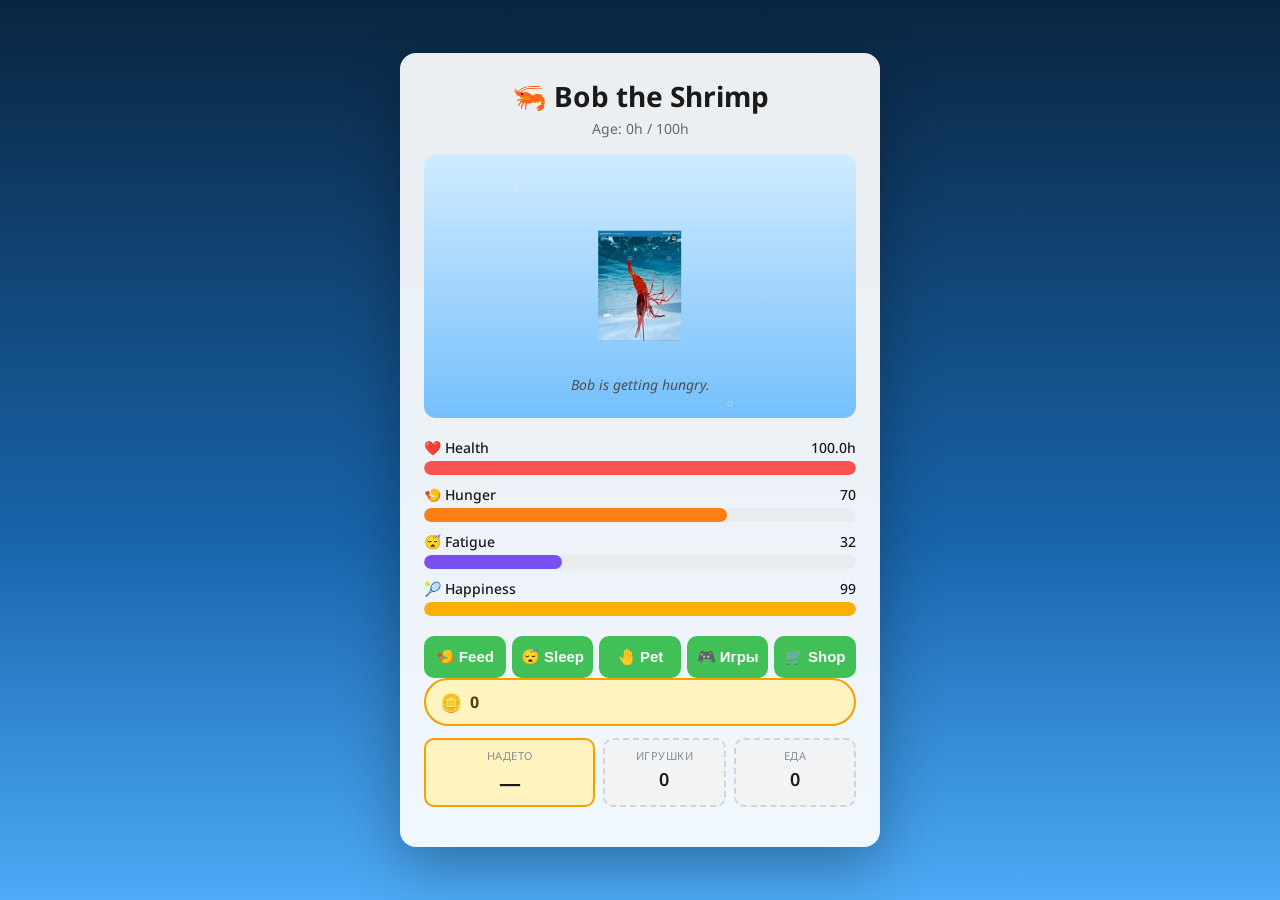
==== index.html @ 1a54123d "feat(sprite): swap SVG mascot for transparent PNG silhouette Replaced the SVG-emoji Bob sprite with " ====
<!DOCTYPE html>
<html lang="en">
<head>
  <meta charset="UTF-8" />
  <meta name="viewport" content="width=device-width, initial-scale=1.0" />
  <title>Bob the Shrimp 🦐</title>
  <!-- Web font with full cyrillic + emoji coverage. Without this, some
       browsers fall back to whatever decorative font the OS ships (e.g.
       Tengwar/Quivira on certain Linux setups), which mangles Cyrillic
       into random glyphs ("Купить" turns into "?..."). Noto Sans from
       Google's CDN covers all three reliably. -->
  <link rel="preconnect" href="https://fonts.googleapis.com">
  <link rel="preconnect" href="https://fonts.gstatic.com" crossorigin>
  <link rel="stylesheet"
        href="https://fonts.googleapis.com/css2?family=Noto+Sans:wght@400;600;700&display=swap"
        crossorigin="anonymous">
  <link rel="stylesheet" href="styles.css" />
</head>
<body>
  <main id="app">
    <header>
      <h1>🦐 Bob the Shrimp</h1>
      <p class="age">Age: <span id="age">0</span>h / 100h</p>
    </header>

    <section class="bob-container">
      <div class="bob-sprite" id="bob-sprite">
        <img class="bob-image" src="assets/bob.png" alt="Bob the Shrimp" />
      </div>
      <p class="status" id="status">Bob is happy!</p>
    </section>

    <section class="stats">
      <div class="stat">
        <label>❤️ Health <span id="health-val">100</span></label>
        <div class="bar"><div class="fill health" id="health-bar"></div></div>
      </div>
      <div class="stat">
        <label>🍤 Hunger <span id="hunger-val">0</span></label>
        <div class="bar"><div class="fill hunger" id="hunger-bar"></div></div>
      </div>
      <div class="stat">
        <label>😴 Fatigue <span id="fatigue-val">0</span></label>
        <div class="bar"><div class="fill fatigue" id="fatigue-bar"></div></div>
      </div>
      <div class="stat">
        <label>🎾 Happiness <span id="happiness-val">100</span></label>
        <div class="bar"><div class="fill happiness" id="happiness-bar"></div></div>
      </div>
    </section>

    <section class="actions">
      <button id="btn-feed">🍤 Feed</button>
      <button id="btn-sleep">😴 Sleep</button>
      <button id="btn-pet">🤚 Pet</button>
      <button id="btn-games">🎮 Игры</button>
      <button id="btn-shop">🛒 Shop</button>
    </section>

    <section class="economy-bar">
      <div class="coins-pill" title="Bob's pocket money">
        <span class="coins-emoji">🪙</span>
        <span id="coins-val">0</span>
      </div>
    </section>

    <section class="inventory-strip" id="inventory-strip" aria-label="Инвентарь">
      <!-- Equipped cosmetic -->
      <div class="inv-slot equipped" id="inv-equipped-slot" title="Надето на Бобе">
        <span class="inv-slot-label">Надето</span>
        <span class="inv-slot-content" id="inv-equipped-content">—</span>
      </div>
      <div class="inv-slot" id="inv-toys-slot" title="Игрушки (открыть магазин)">
        <span class="inv-slot-label">Игрушки</span>
        <span class="inv-slot-content" id="inv-toys-content">0</span>
      </div>
      <div class="inv-slot" id="inv-food-slot" title="Еда в инвентаре">
        <span class="inv-slot-label">Еда</span>
        <span class="inv-slot-content" id="inv-food-content">0</span>
      </div>
    </section>

    <section class="game-over hidden" id="game-over">
      <h2 id="game-over-title">Game Over</h2>
      <p id="game-over-text">Bob lived a full life.</p>
      <button id="btn-new-game">New Game</button>
    </section>

    <section class="minigame-overlay hidden" id="minigame-overlay">
      <div class="minigame-card">
        <div class="minigame-header">
          <h2 id="minigame-title">Mini-game</h2>
          <div class="minigame-timer" id="minigame-timer">2:00</div>
        </div>
        <div id="minigame-body" class="minigame-body"></div>
        <div class="minigame-footer">
          <button id="minigame-start" class="minigame-btn primary">Start</button>
          <button id="minigame-close" class="minigame-btn">Close</button>
        </div>
      </div>
    </section>

    <!-- Games menu: picker that appears when the player taps the 🎮 Игры
         button. Selecting a card launches one of the supported minigames. -->
    <section class="minigame-overlay hidden" id="games-menu">
      <div class="minigame-card games-menu-card">
        <div class="minigame-header">
          <h2>🎮 Выбери игру</h2>
          <div class="coins-pill small" title="Баланс">
            <span class="coins-emoji">🪙</span><span id="games-menu-coins">0</span>
          </div>
        </div>
        <div class="games-menu-grid">
          <button class="game-tile" data-game="flies">
            <span class="game-tile-emoji">🪰</span>
            <span class="game-tile-title">Поймай мух</span>
            <span class="game-tile-rate">1 🪙 за 25 мух</span>
          </button>
          <button class="game-tile" data-game="targets">
            <span class="game-tile-emoji">🎯</span>
            <span class="game-tile-title">Попади в мишени</span>
            <span class="game-tile-rate">2 🪙 за 15 попаданий</span>
          </button>
        </div>
        <p class="games-menu-cap">Лимит за сессию: <strong><span id="games-menu-cap">100</span></strong> 🪙</p>
        <div class="minigame-footer">
          <button id="games-menu-close" class="minigame-btn">Закрыть</button>
        </div>
      </div>
    </section>

    <section class="minigame-overlay hidden" id="shop-overlay">
      <div class="minigame-card shop-card">
        <div class="minigame-header">
          <h2>🛒 Магазин Боба</h2>
          <div class="coins-pill small" title="Баланс">
            <span class="coins-emoji">🪙</span><span id="shop-coins">0</span>
          </div>
        </div>

        <div class="shop-tabs">
          <button class="shop-tab active" data-tab="buy">Купить</button>
          <button class="shop-tab" data-tab="inv">Инвентарь</button>
        </div>

        <div id="shop-body" class="shop-body"></div>

        <div class="minigame-footer">
          <button id="shop-close" class="minigame-btn">Закрыть</button>
        </div>
      </div>
    </section>
  </main>

  <script type="module" src="src/main.js"></script>
</body>
</html>
---- styles.css ----
/* Bob the Shrimp — v1 styles */

:root {
  --bg-deep: #0a2540;
  --bg-mid: #1864ab;
  --bg-light: #4dabf7;
  --panel: rgba(255, 255, 255, 0.92);
  --text: #1a1a1a;
  --health: #fa5252;
  --hunger: #fd7e14;
  --fatigue: #7950f2;
  --happiness: #fab005;
  --good: #40c057;
  /* Floating sickness indicators */
  --sickness-color: #e03131;
}

/* --- Random sickness indicators --- */
.sickness-indicator {
  pointer-events: none;
  font-weight: 700;
  font-size: 1.5rem;
  color: var(--sickness-color);
  text-shadow: 0 1px 2px rgba(0,0,0,0.4), 0 0 6px rgba(224,49,49,0.4);
  animation: sickness-float 1.2s ease-out forwards;
  z-index: 10;
}

.sickness-hunger  { color: var(--hunger);   text-shadow: 0 1px 2px rgba(0,0,0,0.4), 0 0 6px rgba(253,126,20,0.4); }
.sickness-fatigue { color: var(--fatigue);  text-shadow: 0 1px 2px rgba(0,0,0,0.4), 0 0 6px rgba(121,80,242,0.4); }
.sickness-health  { color: var(--health);   text-shadow: 0 1px 2px rgba(0,0,0,0.4), 0 0 6px rgba(250,82,82,0.5); }

/* Floating petting indicator */
.pet-indicator {
  pointer-events: none;
  font-weight: 700;
  font-size: 1.5rem;
  color: #2f9e44;
  text-shadow: 0 1px 2px rgba(0,0,0,0.4), 0 0 6px rgba(64,192,87,0.4);
  animation: sickness-float 1.2s ease-out forwards;
  z-index: 10;
}

@keyframes sickness-float {
  0%   { opacity: 0;   transform: translate(-50%, 10px) scale(0.6); }
  20%  { opacity: 1;   transform: translate(-50%, -10px) scale(1.15); }
  100% { opacity: 0;   transform: translate(-50%, -60px) scale(1); }
}

* { box-sizing: border-box; }

body {
  margin: 0;
  font-family: "Noto Sans", -apple-system, BlinkMacSystemFont, "Segoe UI", Roboto, sans-serif;
  background: linear-gradient(180deg, var(--bg-deep) 0%, var(--bg-mid) 60%, var(--bg-light) 100%);
  min-height: 100vh;
  color: var(--text);
  display: flex;
  align-items: center;
  justify-content: center;
  padding: 20px;
}

#app {
  background: var(--panel);
  border-radius: 16px;
  padding: 24px;
  max-width: 480px;
  width: 100%;
  box-shadow: 0 20px 60px rgba(0, 0, 0, 0.3);
}

header {
  text-align: center;
  margin-bottom: 16px;
}

h1 {
  margin: 0 0 4px;
  font-size: 28px;
}

.age {
  margin: 0;
  color: #666;
  font-size: 14px;
}

.bob-container {
  text-align: center;
  background: linear-gradient(180deg, #d0ebff 0%, #74c0fc 100%);
  border-radius: 12px;
  padding: 24px 16px;
  margin-bottom: 20px;
  position: relative;
  overflow: hidden;
}

.bob-container::before,
.bob-container::after {
  content: "○";
  position: absolute;
  color: rgba(255, 255, 255, 0.5);
  font-size: 12px;
  animation: bubble 6s linear infinite;
}

.bob-container::before { left: 20%; animation-delay: 0s; }
.bob-container::after  { left: 70%; animation-delay: 3s; }

@keyframes bubble {
  0%   { bottom: -20px; opacity: 0; }
  10%  { opacity: 1; }
  90%  { opacity: 1; }
  100% { bottom: 110%; opacity: 0; }
}

.bob-sprite {
  font-size: 80px;
  line-height: 1;
  transition: transform 0.2s;
  display: inline-block;
  position: relative;
  min-height: 180px;
}
/* Emoji sprite (default). If you ever want to swap in a real photo/PDF,
   replace the markup in index.html with an <img class="bob-image"> and the
   rule below will style it. The same .bob-sprite.happy / .sad / .dead
   classes already work for both. */
.bob-sprite-emoji {
  display: inline-block;
}
.bob-image {
  /* PNG sprite (transparent silhouette). Width-driven, keeps aspect ratio
     (256x554 portrait). CSS adjusts for narrow screens via max-width. */
  width: auto;
  height: 180px;
  max-width: 100%;
  display: block;
  margin: 0 auto;
  user-select: none;
  pointer-events: none;
  /* No background: alpha-channel transparent pixels stay transparent */
  background: transparent;
}

.bob-sprite.happy { animation: wiggle 1s ease-in-out infinite; }
.bob-sprite.sad   { transform: rotate(180deg); }
.bob-sprite.dead  { transform: rotate(90deg); filter: grayscale(1); }

@keyframes wiggle {
  0%, 100% { transform: translateY(0) rotate(0deg); }
  50%      { transform: translateY(-8px) rotate(5deg); }
}

.status {
  margin: 12px 0 0;
  font-size: 14px;
  color: #495057;
  font-style: italic;
}

.stats {
  display: flex;
  flex-direction: column;
  gap: 10px;
  margin-bottom: 20px;
}

.stat label {
  display: flex;
  justify-content: space-between;
  font-size: 14px;
  margin-bottom: 4px;
  font-weight: 500;
}

.bar {
  background: #e9ecef;
  border-radius: 8px;
  height: 14px;
  overflow: hidden;
}

.fill {
  height: 100%;
  width: 100%;
  border-radius: 8px;
  transition: width 0.3s ease, background 0.3s ease;
}

.fill.health    { background: var(--health); }
.fill.hunger    { background: var(--hunger); }
.fill.fatigue   { background: var(--fatigue); }
.fill.happiness { background: var(--happiness); }

.actions {
  display: grid;
  grid-template-columns: repeat(5, 1fr);
  gap: 6px;
}
@media (max-width: 380px) {
  .actions { grid-template-columns: repeat(3, 1fr); }
}

button {
  padding: 12px 8px;
  font-size: 15px;
  font-weight: 600;
  border: none;
  border-radius: 10px;
  background: var(--good);
  color: white;
  cursor: pointer;
  transition: transform 0.1s, background 0.2s;
}

button:hover  { background: #2f9e44; }
button:active { transform: scale(0.96); }
button:disabled {
  background: #adb5bd;
  cursor: not-allowed;
  transform: none;
}

.game-over {
  text-align: center;
  padding: 20px;
  background: #fff3bf;
  border-radius: 12px;
  margin-top: 16px;
}

.game-over h2 {
  margin: 0 0 8px;
  color: #c92a2a;
}

.game-over.hidden {
  display: none;
}

#btn-new-game {
  background: #c92a2a;
  margin-top: 12px;
}
#btn-new-game:hover { background: #a61e1e; }

/* --- Minigame overlay --- */
.minigame-overlay {
  position: fixed;
  inset: 0;
  background: rgba(0, 0, 0, 0.55);
  display: flex;
  align-items: center;
  justify-content: center;
  z-index: 100;
  padding: 16px;
}
.minigame-overlay.hidden { display: none; }

.minigame-card {
  background: linear-gradient(180deg, #d0ebff 0%, #74c0fc 100%);
  border-radius: 16px;
  padding: 16px;
  width: 100%;
  max-width: 480px;
  max-height: 90vh;
  display: flex;
  flex-direction: column;
  box-shadow: 0 20px 60px rgba(0, 0, 0, 0.5);
}

.minigame-header {
  display: flex;
  align-items: center;
  justify-content: space-between;
  margin-bottom: 12px;
}
.minigame-header h2 { margin: 0; font-size: 20px; }
.minigame-timer {
  background: rgba(0, 0, 0, 0.7);
  color: #fff;
  font-weight: 700;
  padding: 6px 12px;
  border-radius: 8px;
  font-variant-numeric: tabular-nums;
}

.minigame-body {
  position: relative;
  background: rgba(255, 255, 255, 0.4);
  border-radius: 12px;
  height: 360px;
  overflow: hidden;
  touch-action: none;
}

.minigame-footer {
  display: flex;
  gap: 8px;
  margin-top: 12px;
}
.minigame-btn {
  flex: 1;
  padding: 10px;
  font-size: 14px;
  background: #adb5bd;
  color: white;
  border: none;
  border-radius: 8px;
  font-weight: 600;
  cursor: pointer;
}
.minigame-btn.primary { background: var(--good); }
.minigame-btn.primary:hover { background: #2f9e44; }
.minigame-btn.hidden { display: none; }

/* --- Catch the Flies --- */
.minigame-canvas {
  position: absolute;
  inset: 0;
}
.minigame-fly-layer {
  position: absolute;
  inset: 0;
}
.minigame-fly {
  position: absolute;
  font-size: 32px;
  cursor: pointer;
  user-select: none;
  transform: translate(-50%, -50%);
  transition: transform 0.15s, opacity 0.2s;
  filter: drop-shadow(0 2px 4px rgba(0,0,0,0.3));
  animation: fly-buzz 0.4s ease-in-out infinite alternate;
  touch-action: manipulation;
}
.minigame-fly.caught {
  animation: fly-catch 0.25s ease-out forwards;
  pointer-events: none;
}
.minigame-fly.escaped {
  opacity: 0;
  transform: translate(-50%, -50%) scale(0.5);
  transition: opacity 0.4s, transform 0.4s;
}

/* Targets mini-game: same container as flies, different shape */
.targets-field {
  /* Slightly different cursor so the player knows it's drag-and-shoot. */
  cursor: crosshair;
  touch-action: none;
}
.minigame-target {
  position: absolute;
  font-size: 40px;
  cursor: pointer;
  user-select: none;
  transform: translate(-50%, -50%);
  filter: drop-shadow(0 2px 4px rgba(0,0,0,0.35));
  animation: target-pop-in 0.18s ease-out;
  touch-action: manipulation;
}
.minigame-target.hit {
  animation: target-hit 0.22s ease-out forwards;
  pointer-events: none;
}
.minigame-target.escaped {
  opacity: 0;
  transform: translate(-50%, -50%) scale(0.5);
  transition: opacity 0.25s, transform 0.25s;
}
@keyframes target-pop-in {
  from { transform: translate(-50%, -50%) scale(0.3); opacity: 0; }
  to   { transform: translate(-50%, -50%) scale(1);   opacity: 1; }
}
@keyframes target-hit {
  0%   { transform: translate(-50%, -50%) scale(1)   rotate(0);   opacity: 1; }
  50%  { transform: translate(-50%, -50%) scale(1.6) rotate(45deg); opacity: 1; }
  100% { transform: translate(-50%, -50%) scale(0.2) rotate(180deg); opacity: 0; }
}

/* Bowman (the player): pinned at lower-left of the targets field.
   Emoji keeps the asset count at zero. */
.bowman {
  position: absolute;
  left: 50px;
  bottom: 30px;
  font-size: 56px;
  line-height: 1;
  transform: translate(-50%, -50%) scaleX(-1); /* mirror so the bow points right */
  filter: drop-shadow(0 3px 4px rgba(0,0,0,0.35));
  pointer-events: none;
  animation: bowman-idle 1.4s ease-in-out infinite;
}
@keyframes bowman-idle {
  0%, 100% { transform: translate(-50%, -50%) scaleX(-1) translateY(0); }
  50%      { transform: translate(-50%, -50%) scaleX(-1) translateY(-3px); }
}

/* Trajectory preview: rendered as SVG (drawn by JS), no fixed children. */
.bow-preview { position: absolute; inset: 0; pointer-events: none; }
.bow-preview.hidden { display: none; }

/* Flying arrow */
.flying-arrow {
  position: absolute;
  font-size: 36px;
  line-height: 1;
  filter: drop-shadow(0 2px 4px rgba(0,0,0,0.35));
  pointer-events: none;
  will-change: transform, left, top;
}

.minigame-score {
  position: absolute;
  top: 8px;
  left: 8px;
  background: rgba(0, 0, 0, 0.6);
  color: #fff;
  padding: 4px 10px;
  border-radius: 6px;
  font-size: 14px;
  font-weight: 600;
  z-index: 5;
}
.minigame-hint {
  position: absolute;
  bottom: 8px;
  left: 50%;
  transform: translateX(-50%);
  background: rgba(0, 0, 0, 0.5);
  color: #fff;
  padding: 4px 12px;
  border-radius: 6px;
  font-size: 13px;
  z-index: 5;
}

@keyframes fly-buzz {
  from { transform: translate(-50%, -50%) rotate(-8deg); }
  to   { transform: translate(-50%, -50%) rotate(8deg);  }
}
@keyframes fly-catch {
  0%   { transform: translate(-50%, -50%) scale(1)   rotate(0);   opacity: 1; }
  50%  { transform: translate(-50%, -50%) scale(1.5) rotate(45deg); opacity: 1; }
  100% { transform: translate(-50%, -50%) scale(0.2) rotate(180deg); opacity: 0; }
}

/* --- Economy bar (coins + shop button) --- */
.economy-bar {
  display: flex;
  align-items: center;
  gap: 8px;
  margin-bottom: 12px;
}
.coins-pill {
  flex: 1;
  display: flex;
  align-items: center;
  gap: 8px;
  padding: 10px 14px;
  background: #fff3bf;
  border: 2px solid #f59f00;
  border-radius: 999px;
  font-weight: 700;
  font-size: 16px;
  color: #5c3c00;
  user-select: none;
}
.coins-pill.small {
  padding: 6px 10px;
  font-size: 14px;
}
.coins-emoji { font-size: 18px; }
.shop-btn {
  padding: 10px 14px;
  font-size: 14px;
  background: #4dabf7;
  flex: 0 0 auto;
}
.shop-btn:hover { background: #339af0; }

/* --- Inventory strip --- */
.inventory-strip {
  display: grid;
  grid-template-columns: 1.4fr 1fr 1fr;
  gap: 8px;
  margin-bottom: 16px;
}
.inv-slot {
  background: #f1f3f5;
  border: 2px dashed #ced4da;
  border-radius: 10px;
  padding: 8px 6px;
  text-align: center;
  cursor: pointer;
  transition: background 0.15s, border-color 0.15s;
}
.inv-slot:hover {
  background: #e7f5ff;
  border-color: #74c0fc;
}
.inv-slot.equipped {
  background: #fff3bf;
  border: 2px solid #f59f00;
  border-style: solid;
}
.inv-slot.equipped:empty,
.inv-slot.equipped .inv-slot-content { font-size: 22px; }
.inv-slot-label {
  display: block;
  font-size: 11px;
  text-transform: uppercase;
  letter-spacing: 0.5px;
  color: #868e96;
  margin-bottom: 4px;
}
.inv-slot-content {
  display: block;
  font-size: 18px;
  font-weight: 600;
  min-height: 24px;
}

/* --- Games menu (picker of available minigames) --- */
.games-menu-card { max-height: 92vh; }
.games-menu-grid {
  display: grid;
  grid-template-columns: repeat(2, 1fr);
  gap: 12px;
  padding: 12px;
  background: rgba(255,255,255,0.4);
  border-radius: 12px;
}
@media (max-width: 380px) {
  .games-menu-grid { grid-template-columns: 1fr; }
}
.game-tile {
  display: flex;
  flex-direction: column;
  align-items: center;
  gap: 6px;
  padding: 18px 12px;
  background: white;
  border: 2px solid transparent;
  border-radius: 14px;
  cursor: pointer;
  box-shadow: 0 2px 6px rgba(0,0,0,0.08);
  transition: transform 0.1s, border-color 0.15s, box-shadow 0.15s;
  font: inherit;
  color: inherit;
}
.game-tile:hover  { border-color: #4dabf7; box-shadow: 0 4px 10px rgba(0,0,0,0.12); }
.game-tile:active { transform: scale(0.97); }
.game-tile-emoji  { font-size: 48px; line-height: 1; }
.game-tile-title  {
  font-size: 16px;
  font-weight: 700;
  color: #1971c2;
  text-align: center;
}
.game-tile-rate {
  font-size: 12px;
  color: #868e96;
  text-align: center;
}
.games-menu-cap {
  text-align: center;
  font-size: 13px;
  color: #868e96;
  margin: 12px 0 0;
}
.games-menu-cap strong {
  color: #5c3c00;
  font-weight: 700;
}

/* --- Shop modal --- */
.shop-card { max-height: 92vh; }
.shop-tabs {
  display: flex;
  gap: 4px;
  background: rgba(255,255,255,0.5);
  border-radius: 10px;
  padding: 4px;
  margin-bottom: 12px;
}
.shop-tab {
  flex: 1;
  padding: 8px;
  font-size: 14px;
  font-weight: 600;
  background: transparent;
  color: #495057;
  border: none;
  border-radius: 8px;
  cursor: pointer;
  transition: background 0.15s, color 0.15s;
}
.shop-tab.active {
  background: white;
  color: #1971c2;
  box-shadow: 0 2px 6px rgba(0,0,0,0.1);
}
.shop-tab:hover:not(.active) { background: rgba(255,255,255,0.4); }

.shop-body {
  background: rgba(255,255,255,0.4);
  border-radius: 12px;
  padding: 12px;
  min-height: 360px;
  max-height: 50vh;
  overflow-y: auto;
}

.shop-grid {
  display: grid;
  grid-template-columns: repeat(auto-fill, minmax(140px, 1fr));
  gap: 10px;
}
.shop-card-item,
.inv-card {
  background: white;
  border-radius: 12px;
  padding: 10px 8px;
  text-align: center;
  display: flex;
  flex-direction: column;
  align-items: center;
  gap: 4px;
  box-shadow: 0 2px 6px rgba(0,0,0,0.08);
}
.shop-card-item .item-emoji,
.inv-card .item-emoji {
  font-size: 36px;
  line-height: 1.1;
}
.shop-card-item .item-name,
.inv-card .item-name {
  font-size: 13px;
  font-weight: 600;
  color: #343a40;
  min-height: 32px;
  display: flex;
  align-items: center;
  justify-content: center;
}
.shop-card-item .item-price {
  font-size: 13px;
  font-weight: 700;
  color: #5c3c00;
}
.shop-card-item .buy-btn,
.inv-card .act-btn {
  width: 100%;
  padding: 8px 6px;
  font-size: 13px;
  font-weight: 600;
  border: none;
  border-radius: 8px;
  cursor: pointer;
  color: white;
  background: var(--good);
  transition: background 0.15s, transform 0.1s;
  /* Prevent text-clipping that turns "Купить" into "ЦЫ" on narrow cards */
  white-space: nowrap;
  overflow: visible;
  text-overflow: clip;
  /* Belt-and-suspenders font stack: webfont → system font with Cyrillic glyphs */
  font-family: 'Noto Sans', 'Segoe UI', Arial, 'Helvetica Neue', Helvetica, sans-serif;
  -webkit-font-smoothing: antialiased;
  -moz-osx-font-smoothing: grayscale;
}
.shop-card-item .buy-btn:hover,
.inv-card .act-btn:hover { background: #2f9e44; }
.shop-card-item .buy-btn:active,
.inv-card .act-btn:active { transform: scale(0.97); }
.shop-card-item .buy-btn:disabled,
.inv-card .act-btn:disabled { background: #adb5bd; cursor: not-allowed; }

.inv-card .act-btn.unequip { background: #868e96; }
.inv-card .act-btn.unequip:hover { background: #495057; }
.inv-card .act-btn.equip { background: #4dabf7; }
.inv-card .act-btn.equip:hover { background: #339af0; }
.inv-card .act-btn.eat { background: #fd7e14; }
.inv-card .act-btn.eat:hover { background: #e8590c; }
.inv-card .equipped-badge {
  font-size: 11px;
  font-weight: 700;
  color: #f59f00;
  letter-spacing: 0.5px;
}
.inv-empty {
  text-align: center;
  color: #868e96;
  padding: 32px 12px;
  font-style: italic;
  font-size: 14px;
}

/* Bob sprite cosmetic overlay (set via JS) */
.bob-cosmetics {
  position: absolute;
  top: 0;
  left: 0;
  right: 0;
  bottom: 0;
  pointer-events: none;
}
.bob-cosmetics > span {
  position: absolute;
  font-size: 28px;
  line-height: 1;
}
.bob-cosmetics > .slot-hat  { top: -4px;  left: 50%; transform: translateX(-50%); }
.bob-cosmetics > .slot-side { top: 30%;   right: -2px; }
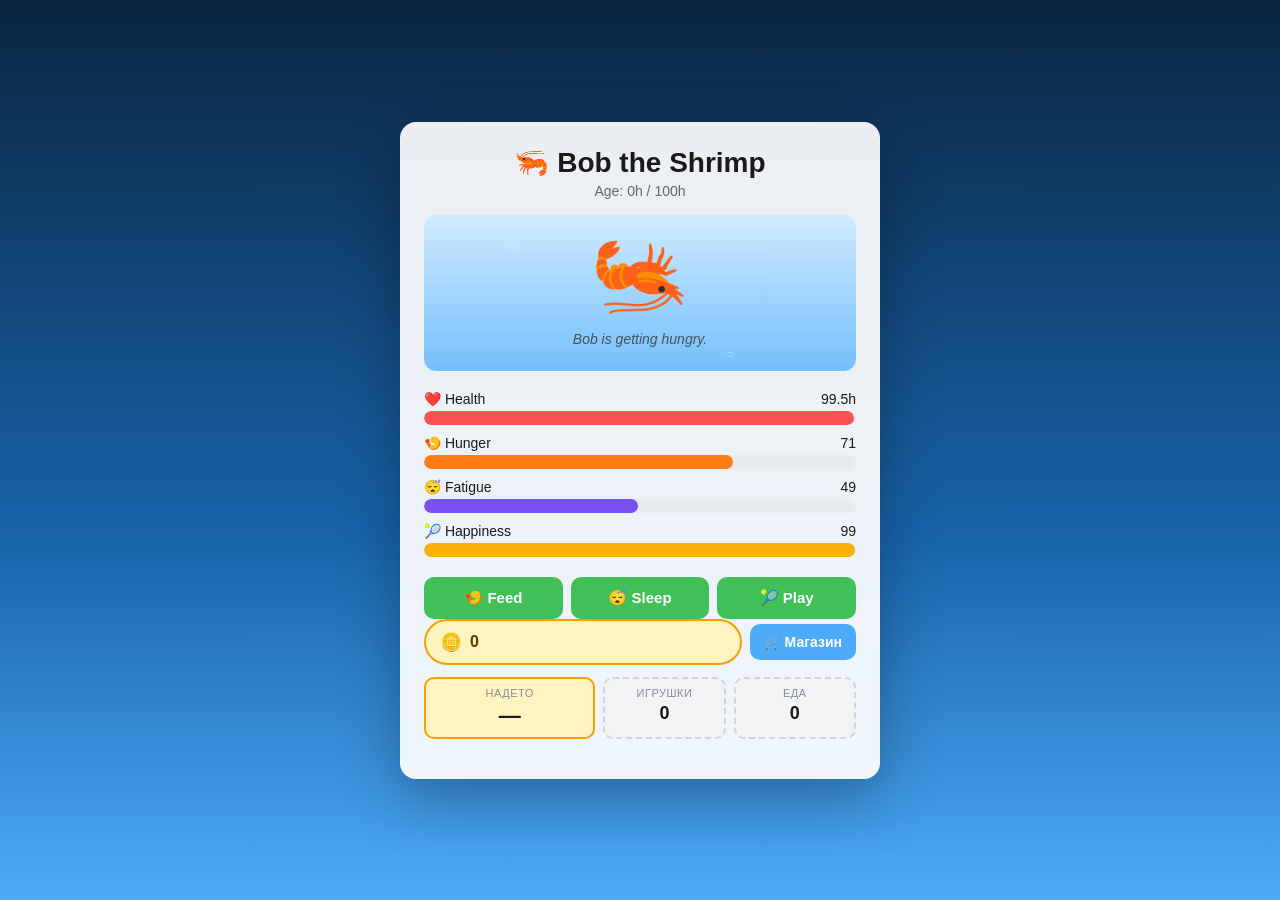
==== commit 89cfa5f1: "Merge pull request #5 from tsybriki/feature/economy-and-shop feat: coin economy + cosmetics and food" ====
--- a/index.html
+++ b/index.html
@@ -4,16 +4,6 @@
   <meta charset="UTF-8" />
   <meta name="viewport" content="width=device-width, initial-scale=1.0" />
   <title>Bob the Shrimp 🦐</title>
-  <!-- Web font with full cyrillic + emoji coverage. Without this, some
-       browsers fall back to whatever decorative font the OS ships (e.g.
-       Tengwar/Quivira on certain Linux setups), which mangles Cyrillic
-       into random glyphs ("Купить" turns into "?..."). Noto Sans from
-       Google's CDN covers all three reliably. -->
-  <link rel="preconnect" href="https://fonts.googleapis.com">
-  <link rel="preconnect" href="https://fonts.gstatic.com" crossorigin>
-  <link rel="stylesheet"
-        href="https://fonts.googleapis.com/css2?family=Noto+Sans:wght@400;600;700&display=swap"
-        crossorigin="anonymous">
   <link rel="stylesheet" href="styles.css" />
 </head>
 <body>
@@ -24,9 +14,7 @@
     </header>
 
     <section class="bob-container">
-      <div class="bob-sprite" id="bob-sprite">
-        <img class="bob-image" src="assets/bob.png" alt="Bob the Shrimp" />
-      </div>
+      <div class="bob-sprite" id="bob-sprite">🦐</div>
       <p class="status" id="status">Bob is happy!</p>
     </section>
 
@@ -52,9 +40,7 @@
     <section class="actions">
       <button id="btn-feed">🍤 Feed</button>
       <button id="btn-sleep">😴 Sleep</button>
-      <button id="btn-pet">🤚 Pet</button>
-      <button id="btn-games">🎮 Игры</button>
-      <button id="btn-shop">🛒 Shop</button>
+      <button id="btn-play">🎾 Play</button>
     </section>
 
     <section class="economy-bar">
@@ -62,6 +48,7 @@
         <span class="coins-emoji">🪙</span>
         <span id="coins-val">0</span>
       </div>
+      <button id="btn-shop" class="shop-btn">🛒 Магазин</button>
     </section>
 
     <section class="inventory-strip" id="inventory-strip" aria-label="Инвентарь">
@@ -100,35 +87,6 @@
       </div>
     </section>
 
-    <!-- Games menu: picker that appears when the player taps the 🎮 Игры
-         button. Selecting a card launches one of the supported minigames. -->
-    <section class="minigame-overlay hidden" id="games-menu">
-      <div class="minigame-card games-menu-card">
-        <div class="minigame-header">
-          <h2>🎮 Выбери игру</h2>
-          <div class="coins-pill small" title="Баланс">
-            <span class="coins-emoji">🪙</span><span id="games-menu-coins">0</span>
-          </div>
-        </div>
-        <div class="games-menu-grid">
-          <button class="game-tile" data-game="flies">
-            <span class="game-tile-emoji">🪰</span>
-            <span class="game-tile-title">Поймай мух</span>
-            <span class="game-tile-rate">1 🪙 за 25 мух</span>
-          </button>
-          <button class="game-tile" data-game="targets">
-            <span class="game-tile-emoji">🎯</span>
-            <span class="game-tile-title">Попади в мишени</span>
-            <span class="game-tile-rate">2 🪙 за 15 попаданий</span>
-          </button>
-        </div>
-        <p class="games-menu-cap">Лимит за сессию: <strong><span id="games-menu-cap">100</span></strong> 🪙</p>
-        <div class="minigame-footer">
-          <button id="games-menu-close" class="minigame-btn">Закрыть</button>
-        </div>
-      </div>
-    </section>
-
     <section class="minigame-overlay hidden" id="shop-overlay">
       <div class="minigame-card shop-card">
         <div class="minigame-header">
--- a/styles.css
+++ b/styles.css
@@ -30,17 +30,6 @@
 .sickness-fatigue { color: var(--fatigue);  text-shadow: 0 1px 2px rgba(0,0,0,0.4), 0 0 6px rgba(121,80,242,0.4); }
 .sickness-health  { color: var(--health);   text-shadow: 0 1px 2px rgba(0,0,0,0.4), 0 0 6px rgba(250,82,82,0.5); }
 
-/* Floating petting indicator */
-.pet-indicator {
-  pointer-events: none;
-  font-weight: 700;
-  font-size: 1.5rem;
-  color: #2f9e44;
-  text-shadow: 0 1px 2px rgba(0,0,0,0.4), 0 0 6px rgba(64,192,87,0.4);
-  animation: sickness-float 1.2s ease-out forwards;
-  z-index: 10;
-}
-
 @keyframes sickness-float {
   0%   { opacity: 0;   transform: translate(-50%, 10px) scale(0.6); }
   20%  { opacity: 1;   transform: translate(-50%, -10px) scale(1.15); }
@@ -51,7 +40,7 @@
 
 body {
   margin: 0;
-  font-family: "Noto Sans", -apple-system, BlinkMacSystemFont, "Segoe UI", Roboto, sans-serif;
+  font-family: -apple-system, BlinkMacSystemFont, "Segoe UI", Roboto, sans-serif;
   background: linear-gradient(180deg, var(--bg-deep) 0%, var(--bg-mid) 60%, var(--bg-light) 100%);
   min-height: 100vh;
   color: var(--text);
@@ -119,29 +108,6 @@
   font-size: 80px;
   line-height: 1;
   transition: transform 0.2s;
-  display: inline-block;
-  position: relative;
-  min-height: 180px;
-}
-/* Emoji sprite (default). If you ever want to swap in a real photo/PDF,
-   replace the markup in index.html with an <img class="bob-image"> and the
-   rule below will style it. The same .bob-sprite.happy / .sad / .dead
-   classes already work for both. */
-.bob-sprite-emoji {
-  display: inline-block;
-}
-.bob-image {
-  /* PNG sprite (transparent silhouette). Width-driven, keeps aspect ratio
-     (256x554 portrait). CSS adjusts for narrow screens via max-width. */
-  width: auto;
-  height: 180px;
-  max-width: 100%;
-  display: block;
-  margin: 0 auto;
-  user-select: none;
-  pointer-events: none;
-  /* No background: alpha-channel transparent pixels stay transparent */
-  background: transparent;
 }
 
 .bob-sprite.happy { animation: wiggle 1s ease-in-out infinite; }
@@ -196,11 +162,8 @@
 
 .actions {
   display: grid;
-  grid-template-columns: repeat(5, 1fr);
-  gap: 6px;
-}
-@media (max-width: 380px) {
-  .actions { grid-template-columns: repeat(3, 1fr); }
+  grid-template-columns: repeat(3, 1fr);
+  gap: 8px;
 }
 
 button {
@@ -345,74 +308,6 @@
   transform: translate(-50%, -50%) scale(0.5);
   transition: opacity 0.4s, transform 0.4s;
 }
-
-/* Targets mini-game: same container as flies, different shape */
-.targets-field {
-  /* Slightly different cursor so the player knows it's drag-and-shoot. */
-  cursor: crosshair;
-  touch-action: none;
-}
-.minigame-target {
-  position: absolute;
-  font-size: 40px;
-  cursor: pointer;
-  user-select: none;
-  transform: translate(-50%, -50%);
-  filter: drop-shadow(0 2px 4px rgba(0,0,0,0.35));
-  animation: target-pop-in 0.18s ease-out;
-  touch-action: manipulation;
-}
-.minigame-target.hit {
-  animation: target-hit 0.22s ease-out forwards;
-  pointer-events: none;
-}
-.minigame-target.escaped {
-  opacity: 0;
-  transform: translate(-50%, -50%) scale(0.5);
-  transition: opacity 0.25s, transform 0.25s;
-}
-@keyframes target-pop-in {
-  from { transform: translate(-50%, -50%) scale(0.3); opacity: 0; }
-  to   { transform: translate(-50%, -50%) scale(1);   opacity: 1; }
-}
-@keyframes target-hit {
-  0%   { transform: translate(-50%, -50%) scale(1)   rotate(0);   opacity: 1; }
-  50%  { transform: translate(-50%, -50%) scale(1.6) rotate(45deg); opacity: 1; }
-  100% { transform: translate(-50%, -50%) scale(0.2) rotate(180deg); opacity: 0; }
-}
-
-/* Bowman (the player): pinned at lower-left of the targets field.
-   Emoji keeps the asset count at zero. */
-.bowman {
-  position: absolute;
-  left: 50px;
-  bottom: 30px;
-  font-size: 56px;
-  line-height: 1;
-  transform: translate(-50%, -50%) scaleX(-1); /* mirror so the bow points right */
-  filter: drop-shadow(0 3px 4px rgba(0,0,0,0.35));
-  pointer-events: none;
-  animation: bowman-idle 1.4s ease-in-out infinite;
-}
-@keyframes bowman-idle {
-  0%, 100% { transform: translate(-50%, -50%) scaleX(-1) translateY(0); }
-  50%      { transform: translate(-50%, -50%) scaleX(-1) translateY(-3px); }
-}
-
-/* Trajectory preview: rendered as SVG (drawn by JS), no fixed children. */
-.bow-preview { position: absolute; inset: 0; pointer-events: none; }
-.bow-preview.hidden { display: none; }
-
-/* Flying arrow */
-.flying-arrow {
-  position: absolute;
-  font-size: 36px;
-  line-height: 1;
-  filter: drop-shadow(0 2px 4px rgba(0,0,0,0.35));
-  pointer-events: none;
-  will-change: transform, left, top;
-}
-
 .minigame-score {
   position: absolute;
   top: 8px;
@@ -524,59 +419,6 @@
   min-height: 24px;
 }
 
-/* --- Games menu (picker of available minigames) --- */
-.games-menu-card { max-height: 92vh; }
-.games-menu-grid {
-  display: grid;
-  grid-template-columns: repeat(2, 1fr);
-  gap: 12px;
-  padding: 12px;
-  background: rgba(255,255,255,0.4);
-  border-radius: 12px;
-}
-@media (max-width: 380px) {
-  .games-menu-grid { grid-template-columns: 1fr; }
-}
-.game-tile {
-  display: flex;
-  flex-direction: column;
-  align-items: center;
-  gap: 6px;
-  padding: 18px 12px;
-  background: white;
-  border: 2px solid transparent;
-  border-radius: 14px;
-  cursor: pointer;
-  box-shadow: 0 2px 6px rgba(0,0,0,0.08);
-  transition: transform 0.1s, border-color 0.15s, box-shadow 0.15s;
-  font: inherit;
-  color: inherit;
-}
-.game-tile:hover  { border-color: #4dabf7; box-shadow: 0 4px 10px rgba(0,0,0,0.12); }
-.game-tile:active { transform: scale(0.97); }
-.game-tile-emoji  { font-size: 48px; line-height: 1; }
-.game-tile-title  {
-  font-size: 16px;
-  font-weight: 700;
-  color: #1971c2;
-  text-align: center;
-}
-.game-tile-rate {
-  font-size: 12px;
-  color: #868e96;
-  text-align: center;
-}
-.games-menu-cap {
-  text-align: center;
-  font-size: 13px;
-  color: #868e96;
-  margin: 12px 0 0;
-}
-.games-menu-cap strong {
-  color: #5c3c00;
-  font-weight: 700;
-}
-
 /* --- Shop modal --- */
 .shop-card { max-height: 92vh; }
 .shop-tabs {
@@ -617,7 +459,7 @@
 
 .shop-grid {
   display: grid;
-  grid-template-columns: repeat(auto-fill, minmax(140px, 1fr));
+  grid-template-columns: repeat(auto-fill, minmax(120px, 1fr));
   gap: 10px;
 }
 .shop-card-item,
@@ -655,7 +497,7 @@
 .shop-card-item .buy-btn,
 .inv-card .act-btn {
   width: 100%;
-  padding: 8px 6px;
+  padding: 8px;
   font-size: 13px;
   font-weight: 600;
   border: none;
@@ -664,14 +506,6 @@
   color: white;
   background: var(--good);
   transition: background 0.15s, transform 0.1s;
-  /* Prevent text-clipping that turns "Купить" into "ЦЫ" on narrow cards */
-  white-space: nowrap;
-  overflow: visible;
-  text-overflow: clip;
-  /* Belt-and-suspenders font stack: webfont → system font with Cyrillic glyphs */
-  font-family: 'Noto Sans', 'Segoe UI', Arial, 'Helvetica Neue', Helvetica, sans-serif;
-  -webkit-font-smoothing: antialiased;
-  -moz-osx-font-smoothing: grayscale;
 }
 .shop-card-item .buy-btn:hover,
 .inv-card .act-btn:hover { background: #2f9e44; }
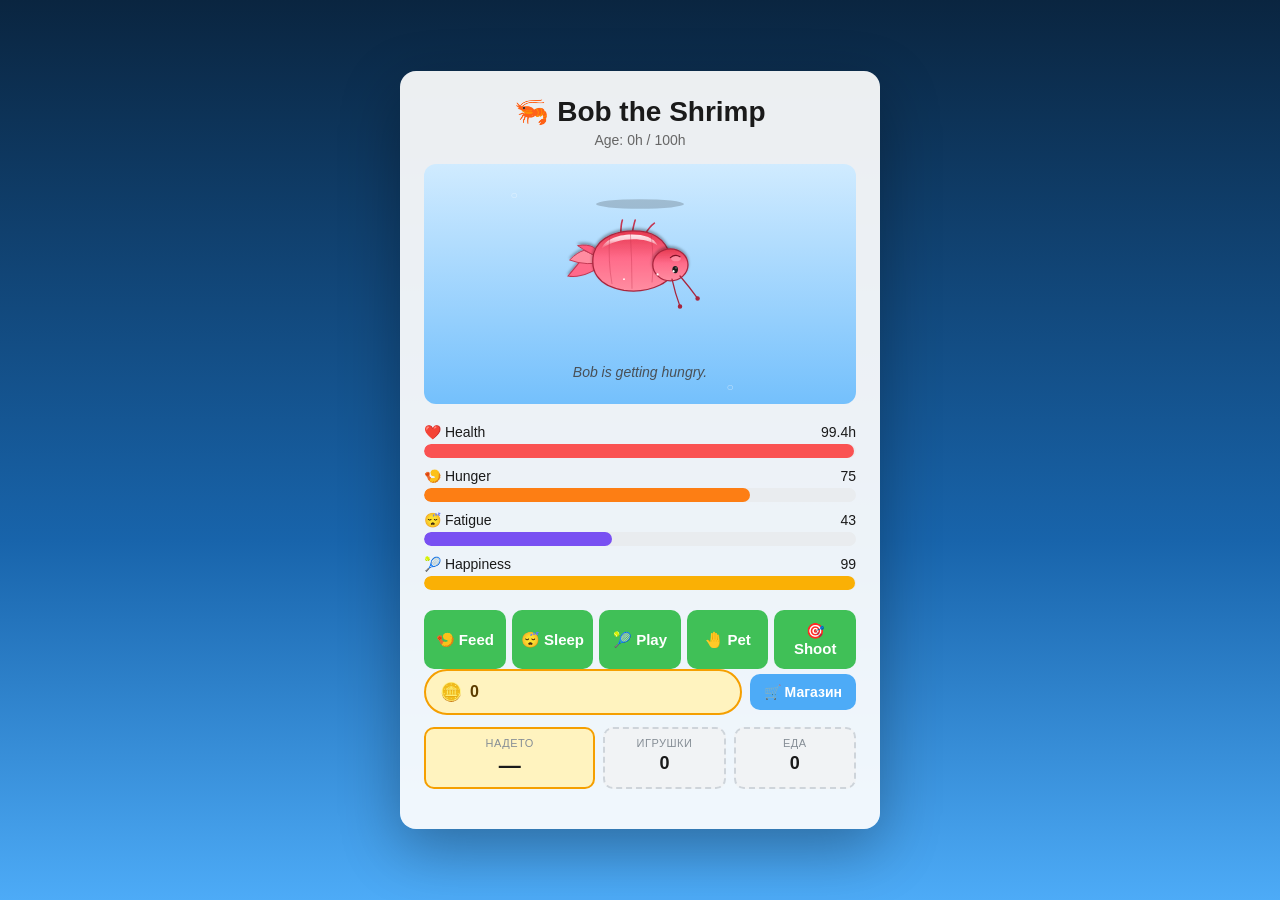
==== commit ef3895c9: "Merge pull request #6 from tsybriki/feature/svg-pet-targets feat: SVG Bob sprite, Pet action, Shooti" ====
--- a/index.html
+++ b/index.html
@@ -14,7 +14,7 @@
     </header>
 
     <section class="bob-container">
-      <div class="bob-sprite" id="bob-sprite">🦐</div>
+      <div class="bob-sprite" id="bob-sprite"><img src="assets/bob.svg" alt="Bob the Shrimp" class="bob-image" /></div>
       <p class="status" id="status">Bob is happy!</p>
     </section>
 
@@ -41,6 +41,8 @@
       <button id="btn-feed">🍤 Feed</button>
       <button id="btn-sleep">😴 Sleep</button>
       <button id="btn-play">🎾 Play</button>
+      <button id="btn-pet">🤚 Pet</button>
+      <button id="btn-shoot">🎯 Shoot</button>
     </section>
 
     <section class="economy-bar">
--- a/styles.css
+++ b/styles.css
@@ -30,6 +30,17 @@
 .sickness-fatigue { color: var(--fatigue);  text-shadow: 0 1px 2px rgba(0,0,0,0.4), 0 0 6px rgba(121,80,242,0.4); }
 .sickness-health  { color: var(--health);   text-shadow: 0 1px 2px rgba(0,0,0,0.4), 0 0 6px rgba(250,82,82,0.5); }
 
+/* Floating petting indicator */
+.pet-indicator {
+  pointer-events: none;
+  font-weight: 700;
+  font-size: 1.5rem;
+  color: #2f9e44;
+  text-shadow: 0 1px 2px rgba(0,0,0,0.4), 0 0 6px rgba(64,192,87,0.4);
+  animation: sickness-float 1.2s ease-out forwards;
+  z-index: 10;
+}
+
 @keyframes sickness-float {
   0%   { opacity: 0;   transform: translate(-50%, 10px) scale(0.6); }
   20%  { opacity: 1;   transform: translate(-50%, -10px) scale(1.15); }
@@ -108,6 +119,15 @@
   font-size: 80px;
   line-height: 1;
   transition: transform 0.2s;
+  position: relative;
+  display: inline-block;
+}
+.bob-image {
+  width: 160px;
+  height: 160px;
+  display: block;
+  pointer-events: none;
+  user-select: none;
 }
 
 .bob-sprite.happy { animation: wiggle 1s ease-in-out infinite; }
@@ -162,8 +182,11 @@
 
 .actions {
   display: grid;
-  grid-template-columns: repeat(3, 1fr);
-  gap: 8px;
+  grid-template-columns: repeat(5, 1fr);
+  gap: 6px;
+}
+@media (max-width: 380px) {
+  .actions { grid-template-columns: repeat(3, 1fr); }
 }
 
 button {
@@ -307,6 +330,36 @@
   opacity: 0;
   transform: translate(-50%, -50%) scale(0.5);
   transition: opacity 0.4s, transform 0.4s;
+}
+
+/* Targets mini-game: same container as flies, different shape */
+.minigame-target {
+  position: absolute;
+  font-size: 40px;
+  cursor: pointer;
+  user-select: none;
+  transform: translate(-50%, -50%);
+  filter: drop-shadow(0 2px 4px rgba(0,0,0,0.35));
+  animation: target-pop-in 0.18s ease-out;
+  touch-action: manipulation;
+}
+.minigame-target.hit {
+  animation: target-hit 0.22s ease-out forwards;
+  pointer-events: none;
+}
+.minigame-target.escaped {
+  opacity: 0;
+  transform: translate(-50%, -50%) scale(0.5);
+  transition: opacity 0.25s, transform 0.25s;
+}
+@keyframes target-pop-in {
+  from { transform: translate(-50%, -50%) scale(0.3); opacity: 0; }
+  to   { transform: translate(-50%, -50%) scale(1);   opacity: 1; }
+}
+@keyframes target-hit {
+  0%   { transform: translate(-50%, -50%) scale(1)   rotate(0);   opacity: 1; }
+  50%  { transform: translate(-50%, -50%) scale(1.6) rotate(45deg); opacity: 1; }
+  100% { transform: translate(-50%, -50%) scale(0.2) rotate(180deg); opacity: 0; }
 }
 .minigame-score {
   position: absolute;
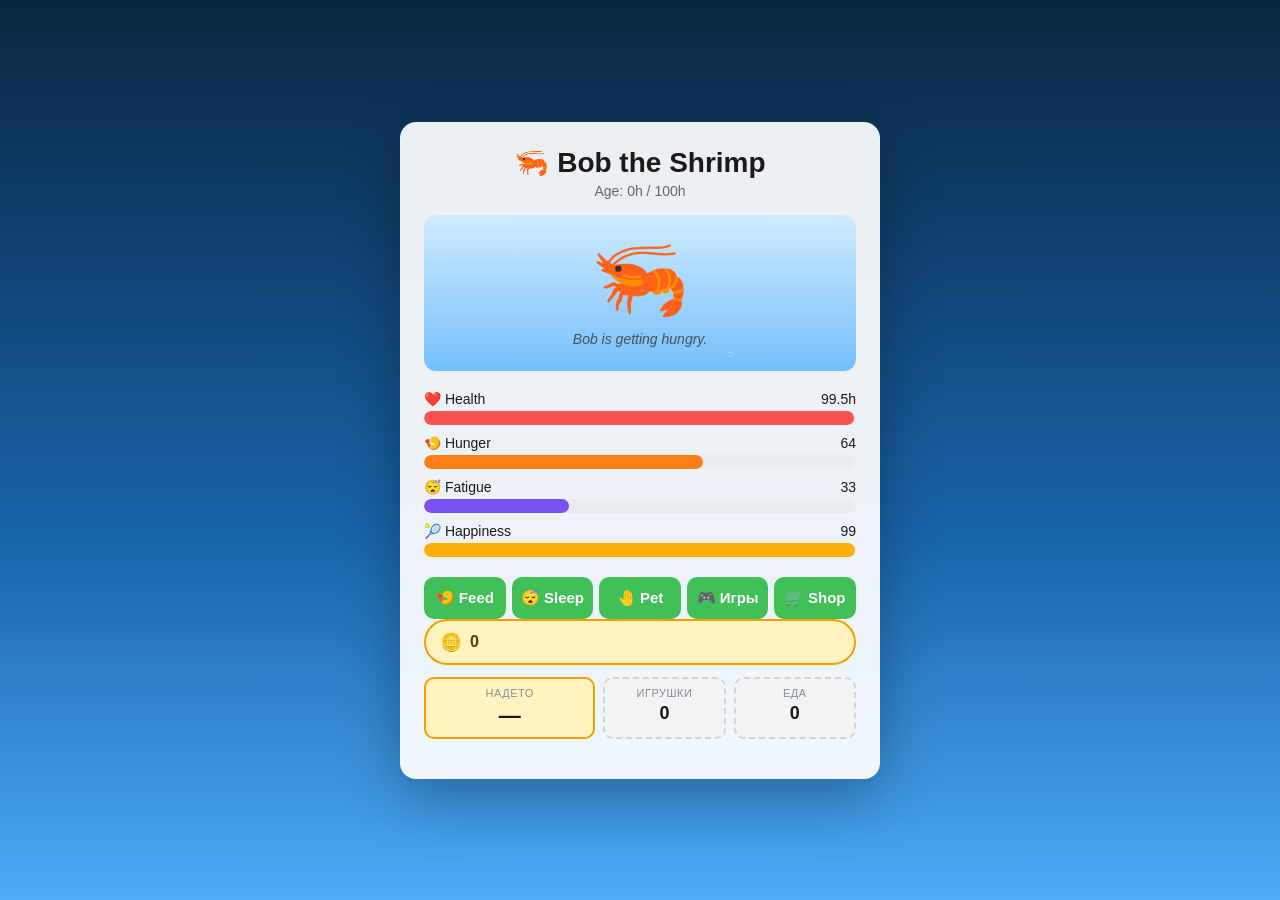
==== commit 881c5015: "Merge pull request #7 from tsybriki/feature/games-menu-and-emoji-sprite feat: games picker menu and " ====
--- a/index.html
+++ b/index.html
@@ -14,7 +14,9 @@
     </header>
 
     <section class="bob-container">
-      <div class="bob-sprite" id="bob-sprite"><img src="assets/bob.svg" alt="Bob the Shrimp" class="bob-image" /></div>
+      <div class="bob-sprite" id="bob-sprite">
+        <span class="bob-sprite-emoji" aria-hidden="true">🦐</span>
+      </div>
       <p class="status" id="status">Bob is happy!</p>
     </section>
 
@@ -40,9 +42,9 @@
     <section class="actions">
       <button id="btn-feed">🍤 Feed</button>
       <button id="btn-sleep">😴 Sleep</button>
-      <button id="btn-play">🎾 Play</button>
       <button id="btn-pet">🤚 Pet</button>
-      <button id="btn-shoot">🎯 Shoot</button>
+      <button id="btn-games">🎮 Игры</button>
+      <button id="btn-shop">🛒 Shop</button>
     </section>
 
     <section class="economy-bar">
@@ -50,7 +52,6 @@
         <span class="coins-emoji">🪙</span>
         <span id="coins-val">0</span>
       </div>
-      <button id="btn-shop" class="shop-btn">🛒 Магазин</button>
     </section>
 
     <section class="inventory-strip" id="inventory-strip" aria-label="Инвентарь">
@@ -89,6 +90,35 @@
       </div>
     </section>
 
+    <!-- Games menu: picker that appears when the player taps the 🎮 Игры
+         button. Selecting a card launches one of the supported minigames. -->
+    <section class="minigame-overlay hidden" id="games-menu">
+      <div class="minigame-card games-menu-card">
+        <div class="minigame-header">
+          <h2>🎮 Выбери игру</h2>
+          <div class="coins-pill small" title="Баланс">
+            <span class="coins-emoji">🪙</span><span id="games-menu-coins">0</span>
+          </div>
+        </div>
+        <div class="games-menu-grid">
+          <button class="game-tile" data-game="flies">
+            <span class="game-tile-emoji">🪰</span>
+            <span class="game-tile-title">Поймай мух</span>
+            <span class="game-tile-rate">1 🪙 за 25 мух</span>
+          </button>
+          <button class="game-tile" data-game="targets">
+            <span class="game-tile-emoji">🎯</span>
+            <span class="game-tile-title">Попади в мишени</span>
+            <span class="game-tile-rate">2 🪙 за 15 попаданий</span>
+          </button>
+        </div>
+        <p class="games-menu-cap">Лимит за сессию: <strong><span id="games-menu-cap">100</span></strong> 🪙</p>
+        <div class="minigame-footer">
+          <button id="games-menu-close" class="minigame-btn">Закрыть</button>
+        </div>
+      </div>
+    </section>
+
     <section class="minigame-overlay hidden" id="shop-overlay">
       <div class="minigame-card shop-card">
         <div class="minigame-header">
--- a/styles.css
+++ b/styles.css
@@ -122,6 +122,13 @@
   position: relative;
   display: inline-block;
 }
+/* Emoji sprite (default). If you ever want to swap in a real photo/PDF,
+   replace the markup in index.html with an <img class="bob-image"> and the
+   rule below will style it. The same .bob-sprite.happy / .sad / .dead
+   classes already work for both. */
+.bob-sprite-emoji {
+  display: inline-block;
+}
 .bob-image {
   width: 160px;
   height: 160px;
@@ -472,6 +479,59 @@
   min-height: 24px;
 }
 
+/* --- Games menu (picker of available minigames) --- */
+.games-menu-card { max-height: 92vh; }
+.games-menu-grid {
+  display: grid;
+  grid-template-columns: repeat(2, 1fr);
+  gap: 12px;
+  padding: 12px;
+  background: rgba(255,255,255,0.4);
+  border-radius: 12px;
+}
+@media (max-width: 380px) {
+  .games-menu-grid { grid-template-columns: 1fr; }
+}
+.game-tile {
+  display: flex;
+  flex-direction: column;
+  align-items: center;
+  gap: 6px;
+  padding: 18px 12px;
+  background: white;
+  border: 2px solid transparent;
+  border-radius: 14px;
+  cursor: pointer;
+  box-shadow: 0 2px 6px rgba(0,0,0,0.08);
+  transition: transform 0.1s, border-color 0.15s, box-shadow 0.15s;
+  font: inherit;
+  color: inherit;
+}
+.game-tile:hover  { border-color: #4dabf7; box-shadow: 0 4px 10px rgba(0,0,0,0.12); }
+.game-tile:active { transform: scale(0.97); }
+.game-tile-emoji  { font-size: 48px; line-height: 1; }
+.game-tile-title  {
+  font-size: 16px;
+  font-weight: 700;
+  color: #1971c2;
+  text-align: center;
+}
+.game-tile-rate {
+  font-size: 12px;
+  color: #868e96;
+  text-align: center;
+}
+.games-menu-cap {
+  text-align: center;
+  font-size: 13px;
+  color: #868e96;
+  margin: 12px 0 0;
+}
+.games-menu-cap strong {
+  color: #5c3c00;
+  font-weight: 700;
+}
+
 /* --- Shop modal --- */
 .shop-card { max-height: 92vh; }
 .shop-tabs {
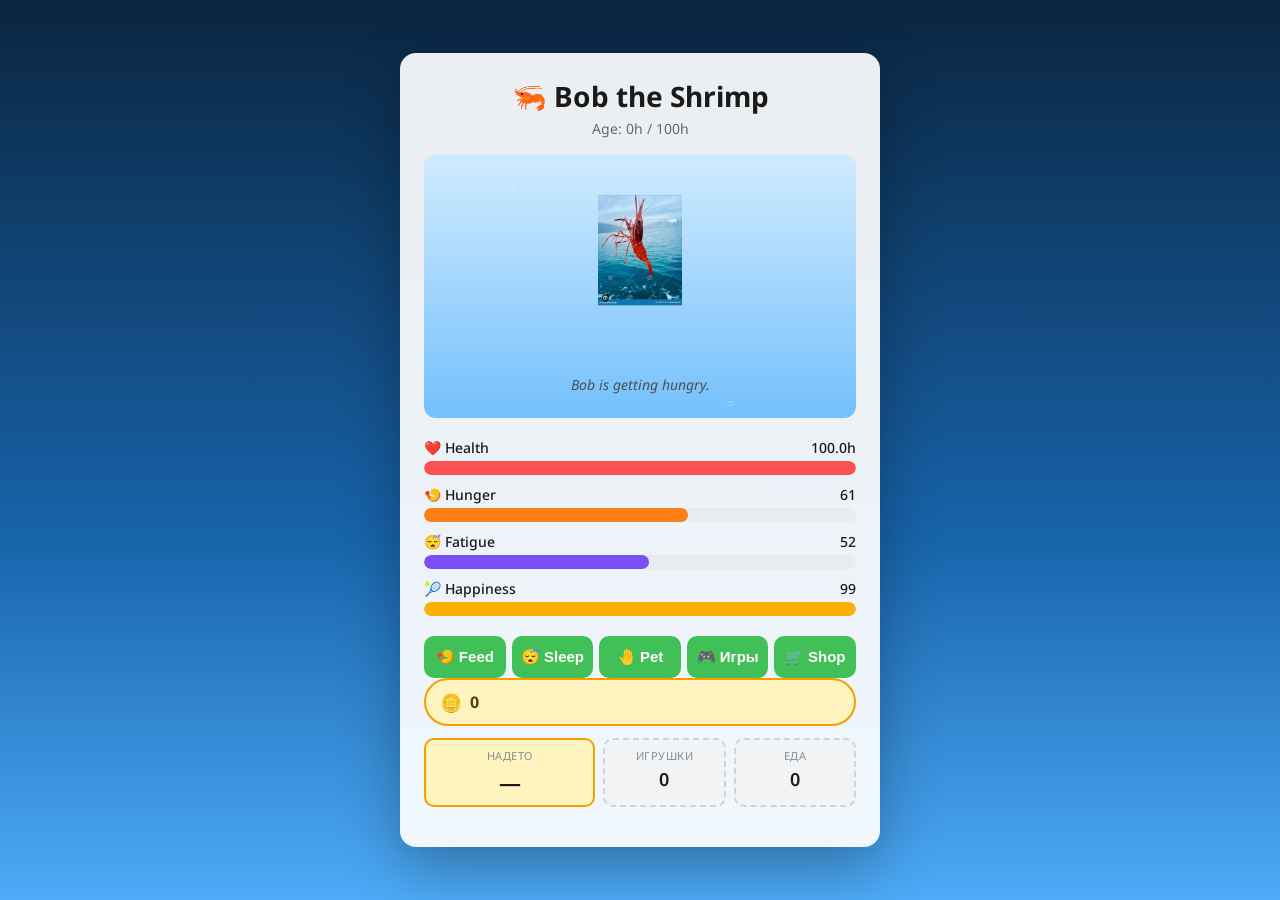
==== commit 37fd983f: "Merge pull request #9 from tsybriki/fix/font-and-bob-svg fix: font rendering (Cyrillic gibberish) + " ====
--- a/index.html
+++ b/index.html
@@ -4,6 +4,16 @@
   <meta charset="UTF-8" />
   <meta name="viewport" content="width=device-width, initial-scale=1.0" />
   <title>Bob the Shrimp 🦐</title>
+  <!-- Web font with full cyrillic + emoji coverage. Without this, some
+       browsers fall back to whatever decorative font the OS ships (e.g.
+       Tengwar/Quivira on certain Linux setups), which mangles Cyrillic
+       into random glyphs ("Купить" turns into "?..."). Noto Sans from
+       Google's CDN covers all three reliably. -->
+  <link rel="preconnect" href="https://fonts.googleapis.com">
+  <link rel="preconnect" href="https://fonts.gstatic.com" crossorigin>
+  <link rel="stylesheet"
+        href="https://fonts.googleapis.com/css2?family=Noto+Sans:wght@400;600;700&display=swap"
+        crossorigin="anonymous">
   <link rel="stylesheet" href="styles.css" />
 </head>
 <body>
@@ -15,7 +25,7 @@
 
     <section class="bob-container">
       <div class="bob-sprite" id="bob-sprite">
-        <span class="bob-sprite-emoji" aria-hidden="true">🦐</span>
+        <img class="bob-image" src="assets/bob.png" alt="Bob the Shrimp" />
       </div>
       <p class="status" id="status">Bob is happy!</p>
     </section>
--- a/styles.css
+++ b/styles.css
@@ -51,7 +51,7 @@
 
 body {
   margin: 0;
-  font-family: -apple-system, BlinkMacSystemFont, "Segoe UI", Roboto, sans-serif;
+  font-family: "Noto Sans", -apple-system, BlinkMacSystemFont, "Segoe UI", Roboto, sans-serif;
   background: linear-gradient(180deg, var(--bg-deep) 0%, var(--bg-mid) 60%, var(--bg-light) 100%);
   min-height: 100vh;
   color: var(--text);
@@ -119,8 +119,9 @@
   font-size: 80px;
   line-height: 1;
   transition: transform 0.2s;
+  display: inline-block;
   position: relative;
-  display: inline-block;
+  min-height: 180px;
 }
 /* Emoji sprite (default). If you ever want to swap in a real photo/PDF,
    replace the markup in index.html with an <img class="bob-image"> and the
@@ -130,11 +131,17 @@
   display: inline-block;
 }
 .bob-image {
-  width: 160px;
-  height: 160px;
+  /* PNG sprite (transparent silhouette). Width-driven, keeps aspect ratio
+     (256x554 portrait). CSS adjusts for narrow screens via max-width. */
+  width: auto;
+  height: 180px;
+  max-width: 100%;
   display: block;
+  margin: 0 auto;
+  user-select: none;
   pointer-events: none;
-  user-select: none;
+  /* No background: alpha-channel transparent pixels stay transparent */
+  background: transparent;
 }
 
 .bob-sprite.happy { animation: wiggle 1s ease-in-out infinite; }
@@ -340,6 +347,11 @@
 }
 
 /* Targets mini-game: same container as flies, different shape */
+.targets-field {
+  /* Slightly different cursor so the player knows it's drag-and-shoot. */
+  cursor: crosshair;
+  touch-action: none;
+}
 .minigame-target {
   position: absolute;
   font-size: 40px;
@@ -368,6 +380,39 @@
   50%  { transform: translate(-50%, -50%) scale(1.6) rotate(45deg); opacity: 1; }
   100% { transform: translate(-50%, -50%) scale(0.2) rotate(180deg); opacity: 0; }
 }
+
+/* Bowman (the player): pinned at lower-left of the targets field.
+   Emoji keeps the asset count at zero. */
+.bowman {
+  position: absolute;
+  left: 50px;
+  bottom: 30px;
+  font-size: 56px;
+  line-height: 1;
+  transform: translate(-50%, -50%) scaleX(-1); /* mirror so the bow points right */
+  filter: drop-shadow(0 3px 4px rgba(0,0,0,0.35));
+  pointer-events: none;
+  animation: bowman-idle 1.4s ease-in-out infinite;
+}
+@keyframes bowman-idle {
+  0%, 100% { transform: translate(-50%, -50%) scaleX(-1) translateY(0); }
+  50%      { transform: translate(-50%, -50%) scaleX(-1) translateY(-3px); }
+}
+
+/* Trajectory preview: rendered as SVG (drawn by JS), no fixed children. */
+.bow-preview { position: absolute; inset: 0; pointer-events: none; }
+.bow-preview.hidden { display: none; }
+
+/* Flying arrow */
+.flying-arrow {
+  position: absolute;
+  font-size: 36px;
+  line-height: 1;
+  filter: drop-shadow(0 2px 4px rgba(0,0,0,0.35));
+  pointer-events: none;
+  will-change: transform, left, top;
+}
+
 .minigame-score {
   position: absolute;
   top: 8px;
@@ -572,7 +617,7 @@
 
 .shop-grid {
   display: grid;
-  grid-template-columns: repeat(auto-fill, minmax(120px, 1fr));
+  grid-template-columns: repeat(auto-fill, minmax(140px, 1fr));
   gap: 10px;
 }
 .shop-card-item,
@@ -610,7 +655,7 @@
 .shop-card-item .buy-btn,
 .inv-card .act-btn {
   width: 100%;
-  padding: 8px;
+  padding: 8px 6px;
   font-size: 13px;
   font-weight: 600;
   border: none;
@@ -619,6 +664,14 @@
   color: white;
   background: var(--good);
   transition: background 0.15s, transform 0.1s;
+  /* Prevent text-clipping that turns "Купить" into "ЦЫ" on narrow cards */
+  white-space: nowrap;
+  overflow: visible;
+  text-overflow: clip;
+  /* Belt-and-suspenders font stack: webfont → system font with Cyrillic glyphs */
+  font-family: 'Noto Sans', 'Segoe UI', Arial, 'Helvetica Neue', Helvetica, sans-serif;
+  -webkit-font-smoothing: antialiased;
+  -moz-osx-font-smoothing: grayscale;
 }
 .shop-card-item .buy-btn:hover,
 .inv-card .act-btn:hover { background: #2f9e44; }
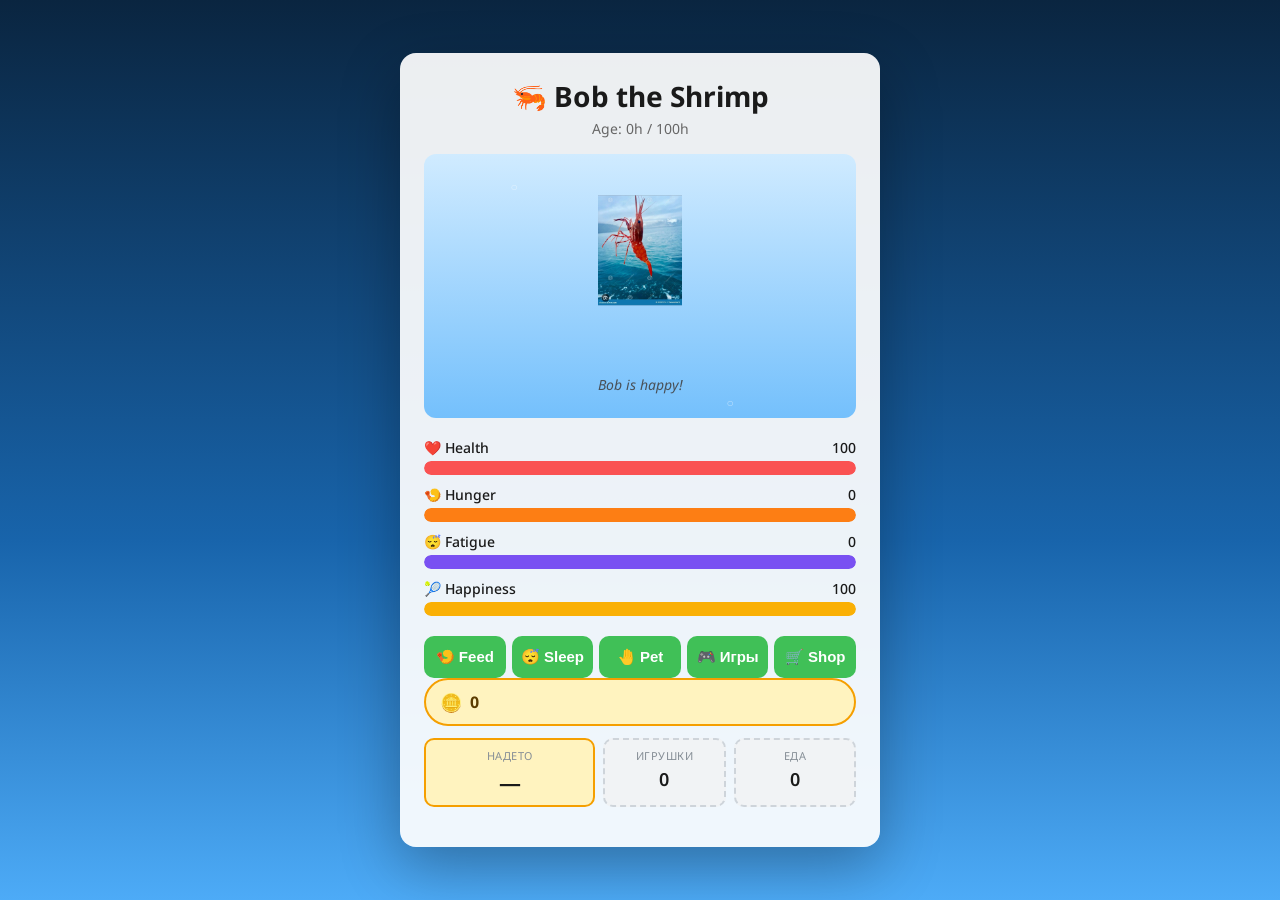
==== commit 2af7c24e: "feat: add first-person racing minigame to games menu" ====
--- a/index.html
+++ b/index.html
@@ -121,6 +121,16 @@
             <span class="game-tile-title">Попади в мишени</span>
             <span class="game-tile-rate">2 🪙 за 15 попаданий</span>
           </button>
+          <button class="game-tile" data-game="race">
+            <span class="game-tile-emoji">🏎️</span>
+            <span class="game-tile-title">Гонки</span>
+            <span class="game-tile-rate">1 🪙 за 500 м</span>
+          </button>
+          <button class="game-tile" data-game="racing">
+            <span class="game-tile-emoji">🚗</span>
+            <span class="game-tile-title">Гонка от 1-го лица</span>
+            <span class="game-tile-rate">1 🪙 за 500 м</span>
+          </button>
         </div>
         <p class="games-menu-cap">Лимит за сессию: <strong><span id="games-menu-cap">100</span></strong> 🪙</p>
         <div class="minigame-footer">
--- a/styles.css
+++ b/styles.css
@@ -717,3 +717,453 @@
 .bob-cosmetics > .slot-hat  { top: -4px;  left: 50%; transform: translateX(-50%); }
 .bob-cosmetics > .slot-side { top: 30%;   right: -2px; }
 
+/* --- Racing minigame --- */
+
+.race-road {
+  position: absolute;
+  inset: 0;
+  overflow: hidden;
+  background:
+    /* sky */
+    linear-gradient(to bottom,
+      #1a2a4a 0%,
+      #36567d 35%,
+      #b87a4d 60%,
+      #d4a36a 75%,
+      /* road */
+      #3a3a3a 76%,
+      #2a2a2a 100%);
+}
+
+/* The dashed centre line that scrolls toward the camera.
+   The scroll speed is driven by --scroll-px-per-sec, set from JS. */
+.race-road::before {
+  content: '';
+  position: absolute;
+  top: 30%;
+  left: 50%;
+  transform: translateX(-50%);
+  width: 8px;
+  height: 70%;
+  background-image: linear-gradient(to bottom,
+    rgba(255, 235, 130, 0.95) 0%,
+    rgba(255, 235, 130, 0.95) 50%,
+    transparent 50%,
+    transparent 100%);
+  background-size: 100% 60px;
+  background-repeat: repeat-y;
+  animation: race-stripes linear infinite;
+  animation-duration: calc(1s / (var(--scroll-px-per-sec, 200) / 60));
+  pointer-events: none;
+}
+
+@keyframes race-stripes {
+  from { background-position-y: 0; }
+  to   { background-position-y: 60px; }
+}
+
+.race-obstacles {
+  position: absolute;
+  inset: 0;
+  pointer-events: none;
+}
+
+.race-barrel {
+  position: absolute;
+  transform: translate(-50%, -50%);
+  font-size: 56px;
+  line-height: 1;
+  filter: drop-shadow(0 6px 8px rgba(0, 0, 0, 0.5));
+  will-change: left, top, font-size, opacity;
+}
+
+/* Bottom dashboard panel — like a windscreen dashboard view. */
+.race-dash {
+  position: absolute;
+  left: 0;
+  right: 0;
+  bottom: 0;
+  height: 32%;
+  background: linear-gradient(to top,
+    rgba(20, 18, 14, 0.95) 0%,
+    rgba(40, 32, 24, 0.88) 60%,
+    rgba(60, 48, 36, 0.0)  100%);
+  pointer-events: none;
+}
+
+.race-wheel {
+  position: absolute;
+  bottom: 6%;
+  left: 50%;
+  transform: translate(-50%, -50%);
+  font-size: 60px;
+  line-height: 1;
+  filter: drop-shadow(0 4px 8px rgba(0, 0, 0, 0.6));
+  transition: transform 0.08s ease-out;
+}
+
+.race-speedo {
+  position: absolute;
+  bottom: 6%;
+  left: 6%;
+  color: #ffd84d;
+  text-shadow: 0 0 6px rgba(0, 0, 0, 0.7);
+  font-family: 'Courier New', monospace;
+  text-align: left;
+}
+.race-speedo-num {
+  font-size: 36px;
+  font-weight: 800;
+  line-height: 1;
+}
+.race-speedo-unit {
+  font-size: 12px;
+  opacity: 0.85;
+}
+
+.race-tacho {
+  position: absolute;
+  bottom: 6%;
+  right: 6%;
+  width: 38%;
+  color: #fff;
+  font-family: 'Courier New', monospace;
+}
+.race-tacho-label {
+  font-size: 11px;
+  opacity: 0.7;
+  letter-spacing: 1px;
+  margin-bottom: 3px;
+}
+.race-tacho-track {
+  position: relative;
+  width: 100%;
+  height: 14px;
+  background: rgba(255, 255, 255, 0.12);
+  border-radius: 7px;
+  overflow: hidden;
+}
+.race-tacho-fill {
+  position: absolute;
+  left: 0; top: 0; bottom: 0;
+  width: 0%;
+  background: linear-gradient(to right, #4ade80, #facc15);
+  transition: width 0.08s linear, background 0.15s;
+  border-radius: 7px;
+}
+.race-tacho-fill.red {
+  background: linear-gradient(to right, #f87171, #ef4444);
+}
+.race-tacho-red {
+  position: absolute;
+  right: 0; top: 0; bottom: 0;
+  width: 15%;
+  background: rgba(239, 68, 68, 0.25);
+  border-left: 1px solid rgba(239, 68, 68, 0.7);
+  pointer-events: none;
+}
+.race-tacho-gear {
+  position: absolute;
+  top: -8px;
+  right: 0;
+  font-size: 24px;
+  font-weight: 800;
+  color: #ffd84d;
+  text-shadow: 0 0 8px rgba(0, 0, 0, 0.8);
+}
+
+.race-gear-indicator {
+  position: absolute;
+  bottom: 38%;
+  left: 50%;
+  transform: translateX(-50%);
+  font-size: 56px;
+  font-weight: 800;
+  color: rgba(255, 216, 77, 0.85);
+  text-shadow: 0 0 14px rgba(0, 0, 0, 0.7);
+  font-family: 'Courier New', monospace;
+}
+
+.race-hud {
+  position: absolute;
+  top: 8px;
+  left: 8px;
+  right: 8px;
+  display: flex;
+  justify-content: space-between;
+  z-index: 6;
+  pointer-events: none;
+}
+.race-hud > div {
+  background: rgba(0, 0, 0, 0.55);
+  color: #fff;
+  padding: 4px 10px;
+  border-radius: 6px;
+  font-size: 14px;
+  font-weight: 600;
+}
+.race-hud-distance { color: #bbf7d0; }
+.race-hud-coins   { color: #fde68a; }
+
+.race-hint {
+  /* override .minigame-hint default position; place just above the dash */
+  bottom: 34%;
+}
+
+.race-gameover {
+  position: absolute;
+  inset: 0;
+  display: flex;
+  flex-direction: column;
+  align-items: center;
+  justify-content: center;
+  background: rgba(0, 0, 0, 0.55);
+  z-index: 10;
+  color: #fff;
+  gap: 14px;
+  padding: 24px;
+  text-align: center;
+}
+.race-gameover.hidden { display: none; }
+.race-gameover-title {
+  font-size: 32px;
+  font-weight: 800;
+  color: #fca5a5;
+  text-shadow: 0 2px 6px rgba(0, 0, 0, 0.7);
+}
+.race-gameover-stats {
+  font-size: 16px;
+  line-height: 1.6;
+}
+.race-gameover-stats strong {
+  color: #ffd84d;
+}
+
+/* ============================================================
+   Гонка от первого лица (minigame-racing.js)
+   Вид из кабины: небо, дорога в перспективе, капот снизу,
+   встречные машины едут нам навстречу.
+   ============================================================ */
+
+.racing-world {
+  position: relative;
+  width: 100%;
+  height: 100%;
+  overflow: hidden;
+  background: #87a7c9;          /* на случай если небо не успело отрисоваться */
+  user-select: none;
+}
+
+.racing-sky {
+  position: absolute;
+  inset: 0 0 60% 0;
+  background:
+    linear-gradient(180deg, #4a6c8f 0%, #87a7c9 55%, #cfe0ec 100%);
+}
+
+.racing-hills {
+  position: absolute;
+  left: 0; right: 0;
+  top: 28%;
+  height: 8%;
+  background:
+    radial-gradient(ellipse at 15% 100%, #5b7a52 0 25%, transparent 26%),
+    radial-gradient(ellipse at 45% 100%, #4a6b46 0 30%, transparent 31%),
+    radial-gradient(ellipse at 75% 100%, #607a55 0 27%, transparent 28%),
+    radial-gradient(ellipse at 92% 100%, #526c4a 0 22%, transparent 23%);
+  filter: blur(1px);
+  opacity: 0.85;
+}
+
+.racing-road {
+  position: absolute;
+  left: 50%;
+  bottom: 0;
+  width: 100%;
+  height: 75%;
+  transform: translateX(-50%);
+  background:
+    linear-gradient(180deg, transparent 0%, transparent 30%, #2c2c34 31%, #1f1f26 100%);
+  perspective: 600px;
+  perspective-origin: 50% 30%;
+  overflow: hidden;
+}
+
+/* Разметка дороги — две сплошные обочины и сдвигающиеся пунктиры полос */
+.racing-road::before,
+.racing-road::after {
+  content: '';
+  position: absolute;
+  left: 50%;
+  top: 30%;
+  width: 8px;
+  height: 70%;
+  transform-origin: 50% 0;
+  background: repeating-linear-gradient(
+    180deg,
+    rgba(255, 255, 255, 0.95) 0 16px,
+    transparent 16px 32px
+  );
+  animation: racing-stripes linear infinite;
+  animation-duration: calc(1s / var(--road-speed, 100));
+}
+
+.racing-road::before {
+  transform: translateX(calc(-50% - 22vw)) scaleX(1);
+  width: 6px;
+  opacity: 0.95;
+}
+
+.racing-road::after {
+  transform: translateX(calc(-50% + 22vw)) scaleX(1);
+  width: 6px;
+  opacity: 0.95;
+}
+
+@keyframes racing-stripes {
+  0%   { background-position-y: 0; }
+  100% { background-position-y: 64px; }
+}
+
+/* Центральная разметка между полосами — рисуем отдельным слоем */
+.racing-road {
+  /* дублирующий селектор — оставлено для совместимости с будущими вариациями */
+}
+
+.racing-traffic {
+  position: absolute;
+  inset: 0;
+  pointer-events: none;
+}
+
+.racing-car-oncoming {
+  position: absolute;
+  transform: translate(-50%, -50%);
+  line-height: 1;
+  filter: drop-shadow(0 2px 3px rgba(0, 0, 0, 0.4));
+  transition: none;
+  will-change: transform, left, top, font-size;
+}
+
+/* Капот + торпедо — имитация вида из машины */
+.racing-dash {
+  --steer: 0;
+  position: absolute;
+  left: 0;
+  right: 0;
+  bottom: 0;
+  height: 32%;
+  background:
+    linear-gradient(180deg, transparent 0%, rgba(20, 20, 28, 0.0) 25%, rgba(20, 20, 28, 0.85) 65%, #15151b 100%);
+  pointer-events: none;
+  transform: translateX(calc(var(--steer) * -1.5%));
+  transition: transform 80ms linear;
+}
+
+/* Сам капот — тёмный силуэт внизу */
+.racing-dash::before {
+  content: '';
+  position: absolute;
+  left: 50%;
+  bottom: 0;
+  width: 130%;
+  height: 55%;
+  transform: translateX(-50%);
+  background:
+    radial-gradient(ellipse at 50% 100%, #1a1a22 0 60%, #0d0d12 70%, transparent 75%);
+  border-top-left-radius: 50% 70%;
+  border-top-right-radius: 50% 70%;
+}
+
+/* Спидометр по центру торпедо */
+.racing-speedo {
+  position: absolute;
+  left: 50%;
+  bottom: 6%;
+  transform: translateX(-50%);
+  font-size: 56px;
+  font-weight: 800;
+  color: #ffd84d;
+  text-shadow:
+    0 0 12px rgba(255, 200, 60, 0.55),
+    0 2px 4px rgba(0, 0, 0, 0.6);
+  font-variant-numeric: tabular-nums;
+  letter-spacing: -2px;
+}
+
+.racing-speedo-label {
+  position: absolute;
+  left: 50%;
+  bottom: 2.5%;
+  transform: translateX(-50%);
+  font-size: 12px;
+  font-weight: 700;
+  color: rgba(255, 255, 255, 0.7);
+  letter-spacing: 2px;
+  text-transform: uppercase;
+}
+
+.racing-hud {
+  position: absolute;
+  top: 10px;
+  left: 10px;
+  right: 10px;
+  display: flex;
+  justify-content: space-between;
+  pointer-events: none;
+  z-index: 2;
+}
+.racing-hud > div {
+  background: rgba(0, 0, 0, 0.55);
+  color: #fff;
+  padding: 4px 10px;
+  border-radius: 6px;
+  font-size: 14px;
+  font-weight: 600;
+}
+.racing-hud-distance { color: #bbf7d0; }
+.racing-hud-coins   { color: #fde68a; }
+
+.racing-hint {
+  /* поднять подсказку повыше, чтобы не упиралась в капот */
+  bottom: 36%;
+}
+
+.racing-flash {
+  animation: racing-crash 0.35s ease-out;
+}
+@keyframes racing-crash {
+  0%   { background-color: rgba(255, 80, 80, 0.0); }
+  20%  { background-color: rgba(255, 80, 80, 0.55); }
+  100% { background-color: rgba(255, 80, 80, 0.0); }
+}
+
+.racing-gameover {
+  position: absolute;
+  inset: 0;
+  display: flex;
+  flex-direction: column;
+  align-items: center;
+  justify-content: center;
+  background: rgba(0, 0, 0, 0.55);
+  z-index: 10;
+  color: #fff;
+  gap: 14px;
+  padding: 24px;
+  text-align: center;
+}
+.racing-gameover.hidden { display: none; }
+.racing-gameover-title {
+  font-size: 32px;
+  font-weight: 800;
+  color: #fca5a5;
+  text-shadow: 0 2px 6px rgba(0, 0, 0, 0.7);
+}
+.racing-gameover-stats {
+  font-size: 16px;
+  line-height: 1.6;
+}
+.racing-gameover-stats strong {
+  color: #ffd84d;
+}
+
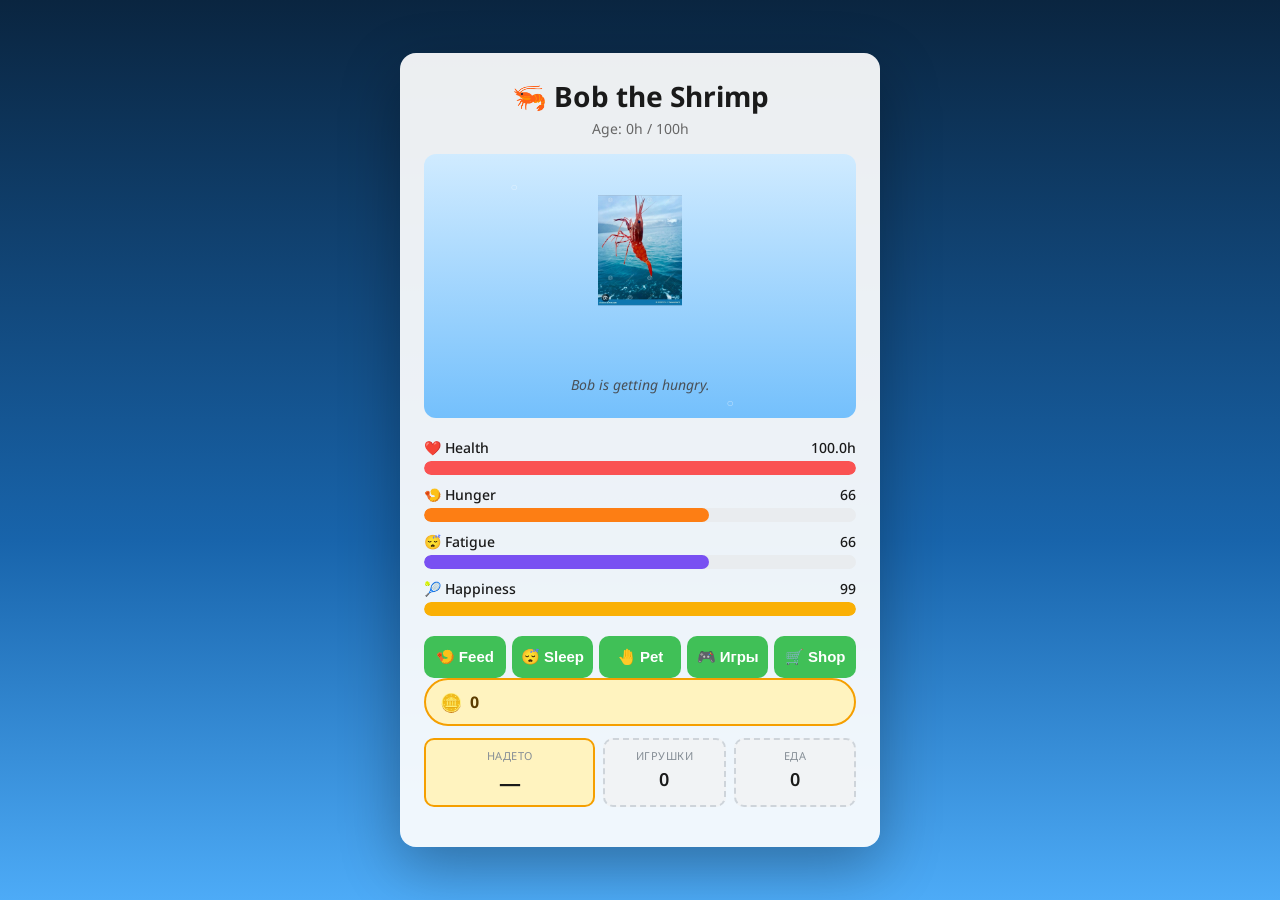
==== commit dc3da6f7: "feat(racing): fullscreen landscape mode for mobile Mobile players want the game on its side, filling" ====
--- a/index.html
+++ b/index.html
@@ -2,7 +2,16 @@
 <html lang="en">
 <head>
   <meta charset="UTF-8" />
-  <meta name="viewport" content="width=device-width, initial-scale=1.0" />
+  <!-- Mobile-first viewport:
+       - viewport-fit=cover     — контент идёт ПОД вырезы iPhone (notch / Dynamic Island)
+                                  и под browser chrome при fullscreen
+       - maximum-scale=1        — запрет зума при двойном тапе (для тач-игр критично)
+       - user-scalable=no       — иначе iOS игнорирует maximum-scale -->
+  <meta name="viewport" content="width=device-width, initial-scale=1.0, maximum-scale=1, user-scalable=no, viewport-fit=cover" />
+  <meta name="apple-mobile-web-app-capable" content="yes" />
+  <meta name="mobile-web-app-capable" content="yes" />
+  <meta name="apple-mobile-web-app-status-bar-style" content="black-translucent" />
+  <meta name="theme-color" content="#15151b" />
   <title>Bob the Shrimp 🦐</title>
   <!-- Web font with full cyrillic + emoji coverage. Without this, some
        browsers fall back to whatever decorative font the OS ships (e.g.
@@ -121,11 +130,6 @@
             <span class="game-tile-title">Попади в мишени</span>
             <span class="game-tile-rate">2 🪙 за 15 попаданий</span>
           </button>
-          <button class="game-tile" data-game="race">
-            <span class="game-tile-emoji">🏎️</span>
-            <span class="game-tile-title">Гонки</span>
-            <span class="game-tile-rate">1 🪙 за 500 м</span>
-          </button>
           <button class="game-tile" data-game="racing">
             <span class="game-tile-emoji">🚗</span>
             <span class="game-tile-title">Гонка от 1-го лица</span>
--- a/styles.css
+++ b/styles.css
@@ -250,12 +250,19 @@
 .minigame-overlay {
   position: fixed;
   inset: 0;
+  /* Заполняем «безопасную» зону (iPhone notch / Dynamic Island), когда
+     viewport-fit=cover. env(safe-area-inset-*) корректно равен 0 на
+     устройствах без выреза и >0 на iPhone X+. */
+  padding:
+    max(16px, env(safe-area-inset-top))
+    max(16px, env(safe-area-inset-right))
+    max(16px, env(safe-area-inset-bottom))
+    max(16px, env(safe-area-inset-left));
   background: rgba(0, 0, 0, 0.55);
   display: flex;
   align-items: center;
   justify-content: center;
   z-index: 100;
-  padding: 16px;
 }
 .minigame-overlay.hidden { display: none; }
 
@@ -269,6 +276,25 @@
   display: flex;
   flex-direction: column;
   box-shadow: 0 20px 60px rgba(0, 0, 0, 0.5);
+}
+
+/* В альбомной ориентации на мобиле растягиваем модалку на весь экран —
+   иначе карточка 480×max-height оставляет черные полосы по бокам, и
+   мир FPV-гонки выглядит как «почтовая марка». */
+@media (orientation: landscape) and (max-height: 600px) {
+  .minigame-overlay {
+    padding: 8px;
+    background: #000;
+  }
+  .minigame-card {
+    max-width: none;
+    max-height: none;
+    width: 100%;
+    height: 100%;
+    border-radius: 8px;
+    padding: 8px;
+  }
+  .minigame-body { flex: 1; min-height: 0; }
 }
 
 .minigame-header {
@@ -1167,3 +1193,207 @@
   color: #ffd84d;
 }
 
+/* ============================================================
+   Mobile-first: экранные кнопки управления
+   Левая половина — руление (◀ ▶), правая — тормоз + газ.
+   Кнопки полупрозрачные, чтобы не закрывать дорогу; но достаточно
+   крупные, чтобы в них попадать пальцем (~56-72 px).
+   ============================================================ */
+
+.racing-controls {
+  position: absolute;
+  inset: 0;
+  display: flex;
+  justify-content: space-between;
+  align-items: flex-end;
+  padding: 0 14px 18px 14px;
+  z-index: 5;
+  pointer-events: none;   /* контейнер не перехватывает — только кнопки */
+  user-select: none;
+  -webkit-user-select: none;
+  -webkit-tap-highlight-color: transparent;
+}
+
+.racing-controls-left,
+.racing-controls-right {
+  display: flex;
+  gap: 12px;
+  align-items: flex-end;
+}
+
+.racing-controls-right {
+  flex-direction: column;
+}
+
+.racing-btn {
+  pointer-events: auto;
+  border: 2px solid rgba(255, 255, 255, 0.45);
+  background: rgba(20, 20, 28, 0.55);
+  color: #fff;
+  font-weight: 800;
+  font-size: 28px;
+  border-radius: 14px;
+  display: flex;
+  align-items: center;
+  justify-content: center;
+  cursor: pointer;
+  -webkit-tap-highlight-color: transparent;
+  touch-action: none;          /* блокируем scroll/zoom внутри кнопки */
+  transition: transform 60ms ease, background-color 80ms ease;
+  font-family: inherit;
+  /* Нажимается — кнопка визуально «утапливается» */
+}
+.racing-btn:active,
+.racing-btn.is-pressed {
+  transform: scale(0.94);
+  background: rgba(255, 216, 77, 0.85);  /* подсветка газом */
+  color: #15151b;
+  border-color: rgba(255, 216, 77, 0.9);
+}
+
+/* Кнопки руления — круглые */
+.racing-btn-steer {
+  width: 64px;
+  height: 64px;
+  border-radius: 50%;
+  font-size: 30px;
+}
+.racing-btn-steer:active,
+.racing-btn-steer.is-pressed {
+  background: rgba(120, 180, 255, 0.85);
+  border-color: rgba(120, 180, 255, 0.9);
+}
+
+/* Газ — самая большая кнопка, справа внизу */
+.racing-btn-gas {
+  width: 96px;
+  height: 72px;
+  border-radius: 18px;
+  font-size: 18px;
+  letter-spacing: 1px;
+}
+
+/* Тормоз — поменьше, над газом */
+.racing-btn-brake {
+  width: 72px;
+  height: 56px;
+  border-radius: 14px;
+  font-size: 22px;
+}
+
+/* На узких телефонах сжимаем всё пропорционально */
+@media (max-width: 380px) {
+  .racing-btn-steer { width: 54px; height: 54px; font-size: 24px; }
+  .racing-btn-gas   { width: 80px; height: 64px; font-size: 16px; }
+  .racing-btn-brake { width: 60px; height: 48px; font-size: 18px; }
+  .racing-controls  { padding: 0 10px 14px 10px; gap: 8px; }
+  .racing-controls-left,
+  .racing-controls-right { gap: 8px; }
+}
+
+/* Когда game over активен — кнопки управления визуально гаснут,
+   чтобы не отвлекать от экрана проигрыша */
+.racing-gameover:not(.hidden) ~ .racing-controls {
+  opacity: 0.25;
+  pointer-events: none;
+}
+
+/* ============================================================
+   Альбомная ориентация (landscape) — главный режим для гонки.
+   Телефон лежит на боку → кнопки должны быть сбоку:
+     ◀  ┌──┐  ┌──┐
+     │  │  │  │🛑│
+     │  │  │  └──┘
+     ▶  └──┘  ┌──┐
+              │GAS│
+              └──┘
+   То есть: слева вертикальный стек ◀/▶, справа вертикальный стек
+   тормоз+газ. Большие пальцы удобно ложатся сбоку телефона.
+   ============================================================ */
+@media (orientation: landscape) and (max-height: 600px) {
+  /* Поднимаем контролы от низа — в альбоме низ близко, а боковые
+     области свободны. */
+  .racing-controls {
+    padding: 0 12px 0 12px;
+    align-items: center;       /* по центру вертикали */
+  }
+  /* На альбоме узкая высота → кнопки поменьше, иначе не влезут.
+     Телефон на боку: ширина 800-900px, высота 360-400px. */
+  .racing-btn-steer {
+    width: 72px;
+    height: 72px;
+    font-size: 30px;
+  }
+  .racing-btn-gas {
+    width: 100px;
+    height: 80px;
+    font-size: 20px;
+  }
+  .racing-btn-brake {
+    width: 80px;
+    height: 60px;
+    font-size: 24px;
+  }
+  .racing-controls-left,
+  .racing-controls-right {
+    flex-direction: column;     /* вертикальный стек */
+    gap: 10px;
+  }
+  .racing-hint { display: none; }  /* подсказка не нужна, кнопки очевидны */
+}
+
+/* ============================================================
+   Оверлей «Поверни телефон». Виден только в portrait.
+   Внутри — крупная иконка + кнопка fullscreen/lock.
+   ============================================================ */
+.racing-rotate-prompt {
+  position: absolute;
+  inset: 0;
+  z-index: 20;          /* выше всех */
+  display: flex;
+  align-items: center;
+  justify-content: center;
+  background: linear-gradient(180deg, #15151b 0%, #2a2a35 100%);
+  color: #fff;
+  text-align: center;
+  padding: 24px;
+}
+.racing-rotate-prompt.hidden { display: none; }
+
+.racing-rotate-prompt-inner {
+  display: flex;
+  flex-direction: column;
+  align-items: center;
+  gap: 16px;
+}
+.racing-rotate-icon {
+  font-size: 64px;
+  line-height: 1;
+  animation: racing-rotate-bob 1.6s ease-in-out infinite;
+}
+@keyframes racing-rotate-bob {
+  0%, 100% { transform: rotate(0deg); }
+  50%      { transform: rotate(90deg); }
+}
+.racing-rotate-text {
+  font-size: 22px;
+  font-weight: 700;
+  max-width: 320px;
+  line-height: 1.3;
+}
+.racing-rotate-btn {
+  background: #ffd84d;
+  color: #15151b;
+  border: none;
+  border-radius: 14px;
+  padding: 14px 24px;
+  font-size: 17px;
+  font-weight: 700;
+  cursor: pointer;
+  -webkit-tap-highlight-color: transparent;
+  touch-action: manipulation;
+  font-family: inherit;
+  box-shadow: 0 6px 16px rgba(255, 216, 77, 0.3);
+}
+.racing-rotate-btn:active { transform: scale(0.96); }
+
